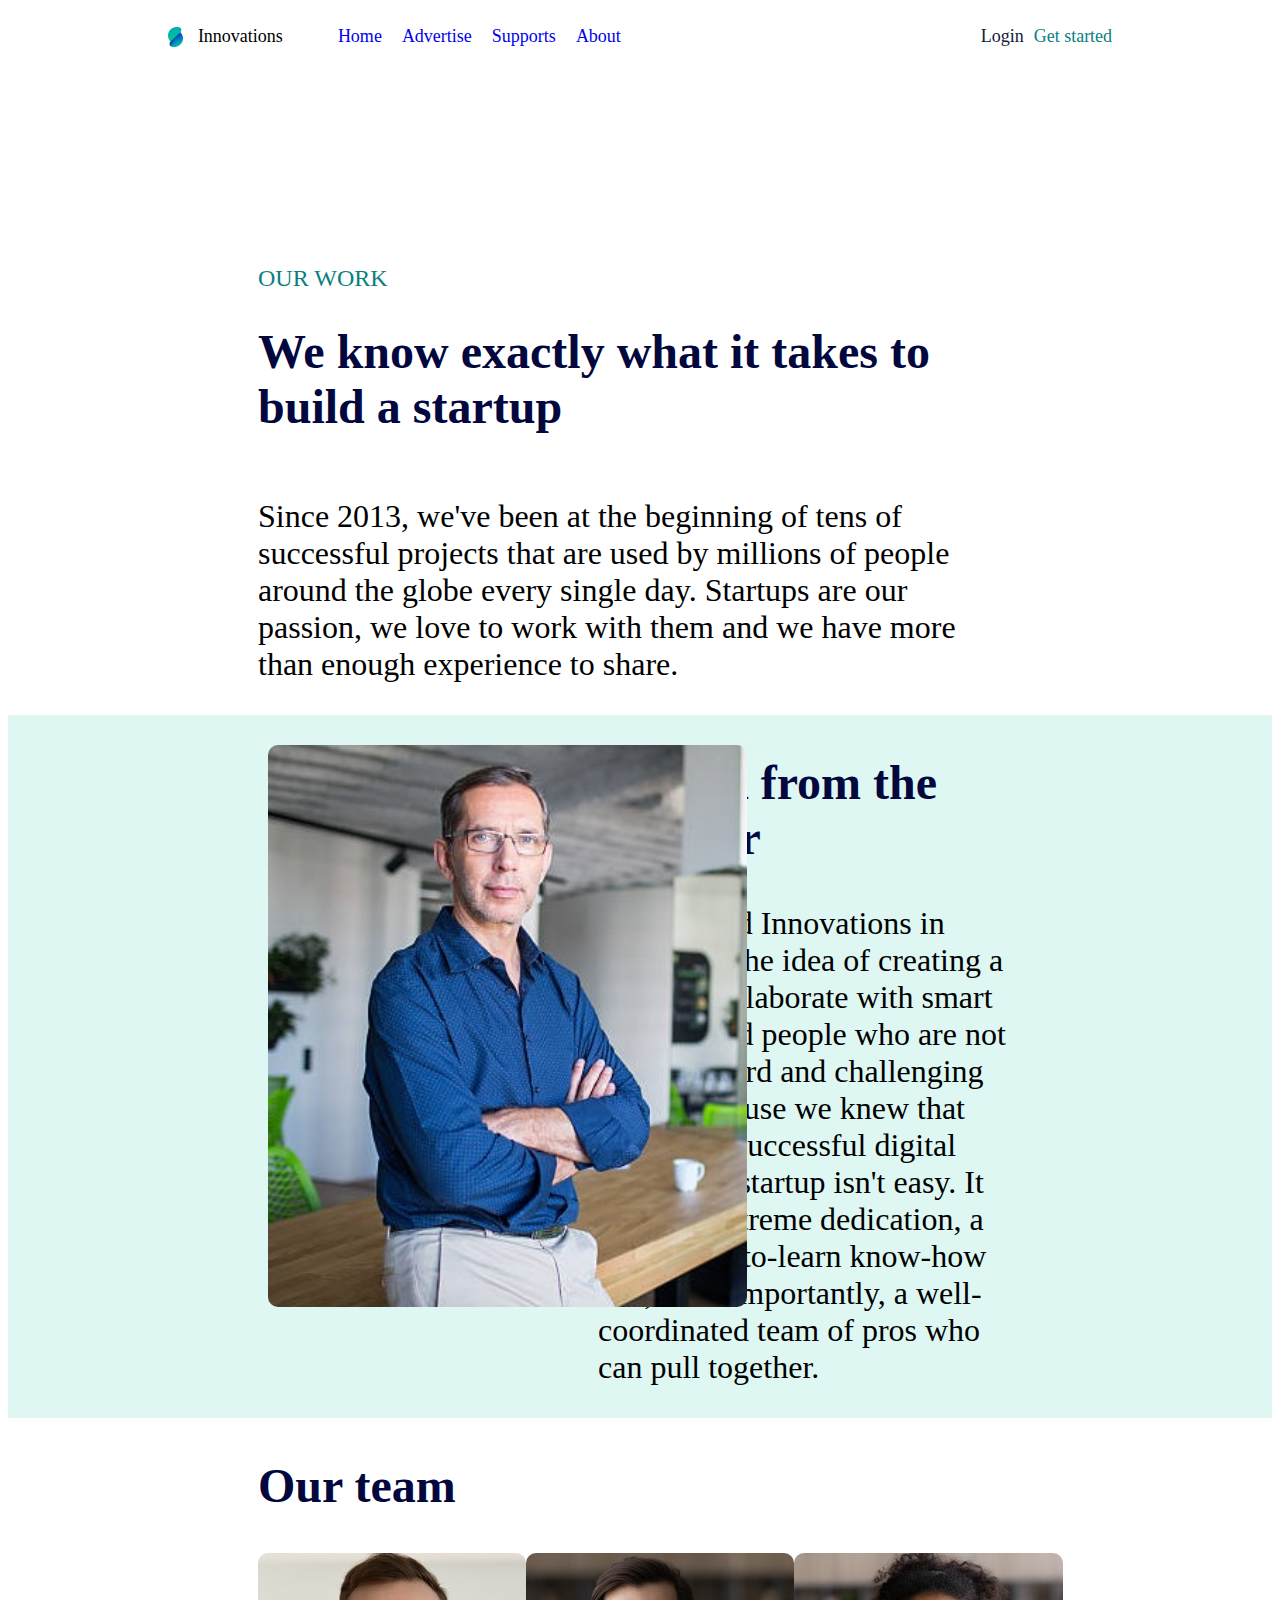
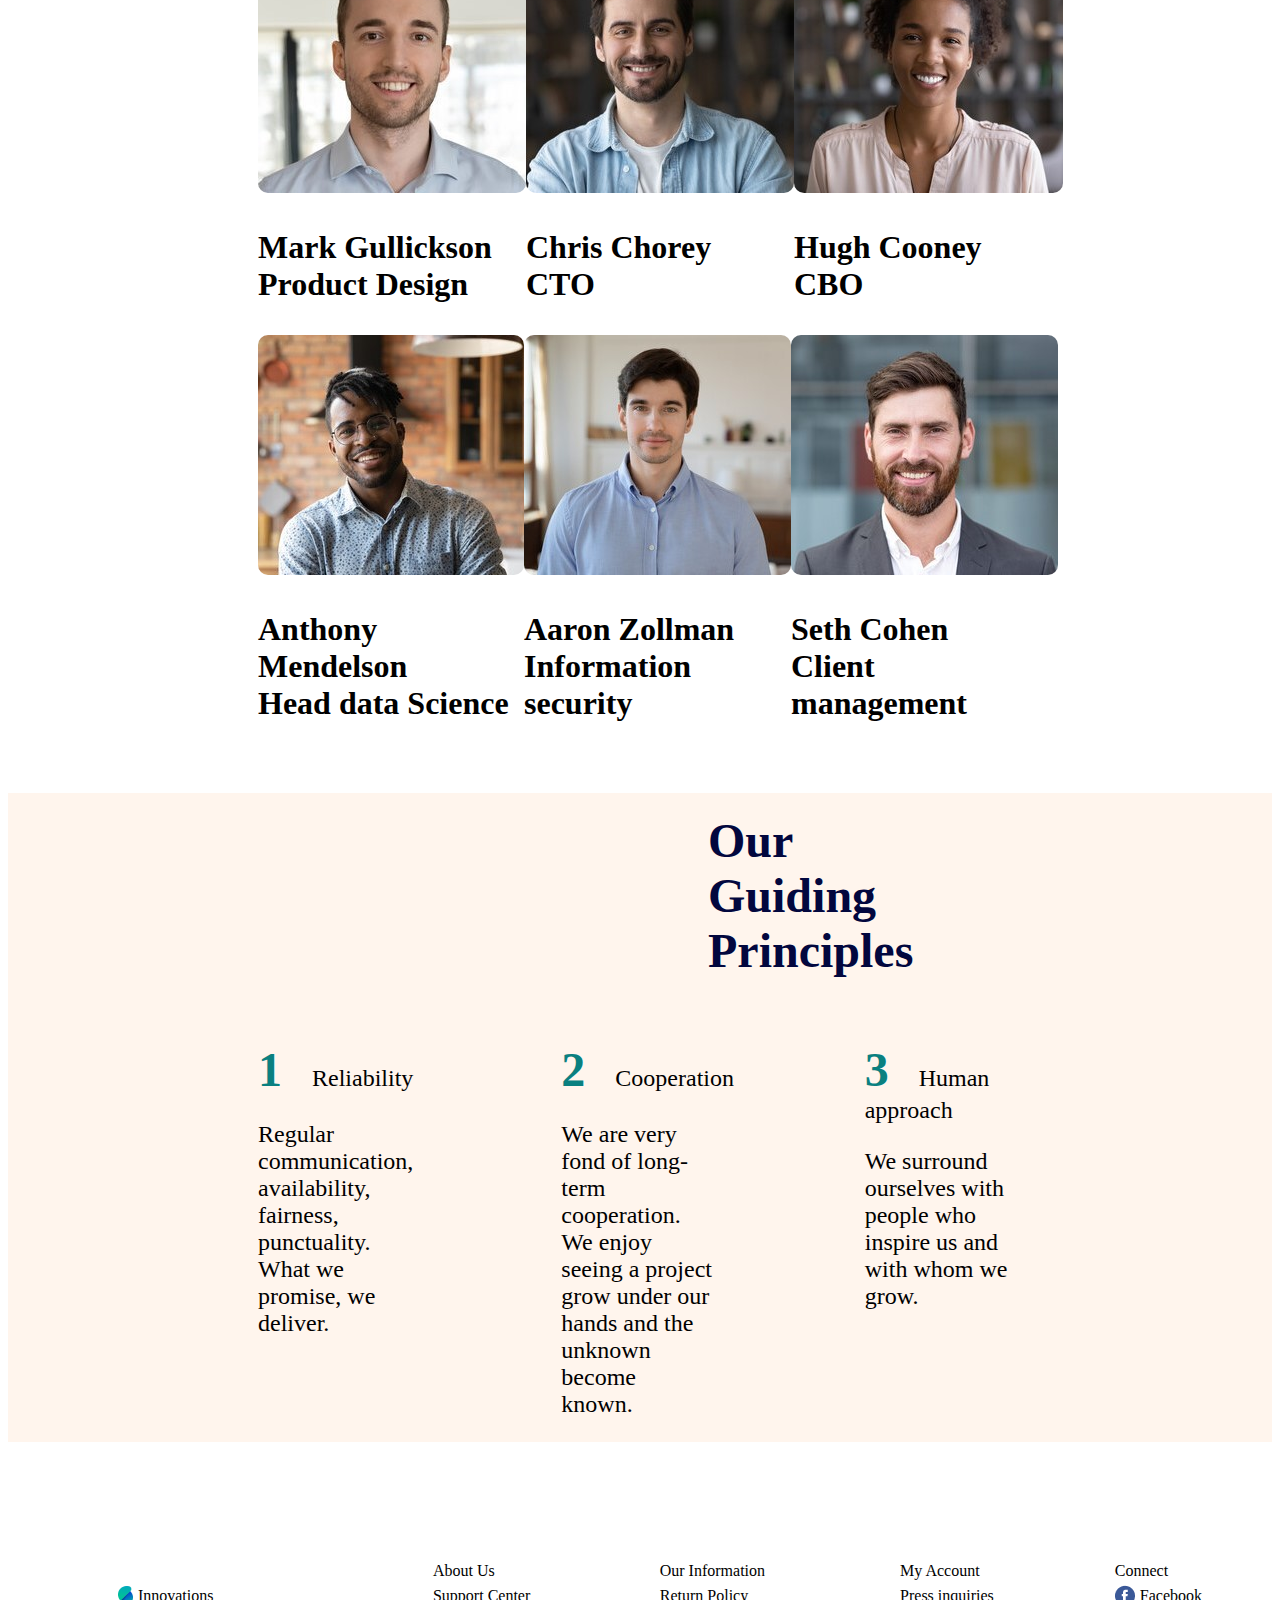
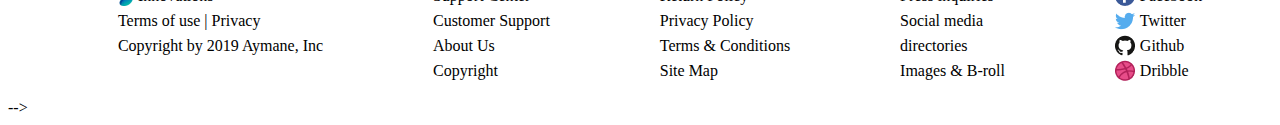
==== about.html @ 331ebeef "finished Advertise" ====
<!DOCTYPE html>
<html lang="en">
<head>
  <meta name="description" content="">  
  <meta charset="UTF-8">
    <meta name="viewport" content="width=device-width, initial-scale=1.0">
    <title>About us</title>
    <link rel="stylesheet" href="css/style.css">
</head>
<body>
  <header>
 
    <nav>
      <div class="logo"><img src="images/logo.png" alt="logo" class="logo">Innovations
        <ul class="nav-list">
          <li><a href="index.html">Home</a></li>
          <li><a href="advertise.html">Advertise</a></li>
          <li><a href="supports.html">Supports</a></li>
          <li><a href="about.html">About</a></li>
        </ul>
      </div> 
        <ul class="login">
          <li><a id="login" href="#">Login</a></li>
          <li><a id="getstarted" href="#">Get started</a></li>
        </ul>
    </nav>

  </header>
  <!--------------------------------------------------------------------------------------------------------------------------------------------------------------------->
  <main class="about">
    <div class="outer">
     <div class="firstblock">
      <span>OUR WORK</span>
      <h1 class="advertise-main-title">We know exactly what it takes to build a startup</h1>
      <p>Since 2013, we've been at the beginning of tens of successful projects that are used by millions of people around the globe every single day. Startups are our passion, we love to work with them and we have more than enough experience to share.</p>
     </div>
   </div>
 
     <div class="aqua-background">
      <div class="secondblock">
        <div class="imagebox">
          <img src="images/founder.jpg" alt="founder">
        </div>
        <div class="text-box">
          <h2>A word from the founder</h2>
          <p>We founded Innovations in 2013 with the idea of creating a place to collaborate with smart and talented people who are not afraid of hard and challenging work. Because we knew that building a successful digital product or startup isn't easy. It requires extreme dedication, a lot of hard-to-learn know-how and, most importantly, a well-coordinated team of pros who can pull together.</p>
        </div>
       </div>
     </div>
    
       
       <h2 id="ourteam">Our team</h2>
      <!-- <div class="fqs">  -->
     <div class="thirdblock">
       <div class="firstcard">
          <img src="images/team1.jpg" alt="team">
          <p>Mark Gullickson <br>Product Design</p>
          </div>
       <div class="secondcard">
        <img src="images/team2.jpg" alt="team">
        <p>Chris Chorey<br>CTO</p>
       </div>
       <div class="thirdcard">
         <img src="images/team3.jpg" alt="team">
         <p>Hugh Cooney<br>CBO</p>
         </div>
     </div>
     <div class="fourthblock">  
       <div class="fourth card">
       <img src="images/team4.jpg" alt="team">
       <p>Anthony Mendelson<br>Head data Science</p>
       </div>
       <div class="fifth card">
       <img src="images/team5.jpg" alt="team">
       <p>Aaron Zollman<br>Information security</p>
       </div>
       <div class="sixth card">
       <img src="images/team6.jpg" alt="team">
       <p>Seth Cohen<br>Client management</p>
       </div>
     
     </div>
   
     <div class="yellow-background">
      <h2 id="ourprinciples">Our Guiding Principles</h2>
      <div class="principles">
       <div class="first-principle">
        <p><span>1</span>Reliability</p>
        <p>Regular communication, availability, fairness, punctuality. What we promise, we deliver.</p>
       </div>
       <div class="second-principle">
        <p><span>2</span>Cooperation</p>
        <p>We are very fond of long-term cooperation. We enjoy seeing a project grow under our hands and the unknown become known.</p>
       </div> 
       <div class="third-principle">
        <p><span>3</span>Human approach</p>
        <p>We surround ourselves with people who inspire us and with whom we grow.</p>
       </div>
      </div>
     </div>
   </main>  
  
  
  <footer>
    <div class="nav-footer">
     <ul class="footer1">
       <li class="logo-text" class="list-margin"><img src="images/logo.png"  alt="logo">Innovations</li>
       <li>Terms of use | Privacy</li>
       <li>Copyright by 2019 Aymane, Inc</li>
     </ul>
     <ul class="footer2">
       <li>About Us</li>
       <li>Support Center</li>
       <li>Customer Support</li>
       <li>About Us</li>
       <li>Copyright</li>
     </ul>
     <ul class="footer3">
       <li>Our Information</li>
       <li>Return Policy</li>
       <li>Privacy Policy</li>
       <li>Terms & Conditions</li>
       <li>Site Map</li>
     </ul>
     <ul class="footer4">
       <li>My Account</li>
       <li>Press inquiries</li>
       <li>Social media</li>
       <li>directories</li>
       <li>Images & B-roll</li>
     </ul>
     <ul class="footer5">
       <li>Connect</li>
       <li class="logo-text"><img src="images/logo-facebook.png"  alt="logo">Facebook</li>
       <li class="logo-text"><img src="images/logo-twitter.png"  alt="logo">Twitter</li>
       <li class="logo-text"><img src="images/logo-github.png"  alt="logo">Github</li>
       <li class="logo-text"><img src="images/logo-dribble.png"  alt="logo">Dribble</li>
     </ul>
    </div> 
   </footer>
  -->
</body>
</html>
---- css/style.css ----
/* font-family: 'Outfit', sans-serif; */
/*width:80% ??*/



.main-title{
    color: #02073E;
    text-align: center;
    font-family: Outfit;
    font-size: 40px;
    font-style: normal;
    font-weight: 700;
    line-height: normal;
    margin:90px 360px 60px 360px;
    
}


.advertise-main-title,
.secondblock h2,
#ourteam,
#ourprinciples{
    color: #02073E;
    font-family: Outfit;
    font-size: 48px;
    font-style: normal;
    font-weight: 700;
    line-height: normal;
}
.firstblock span{
    color:#0A8080;
    font-family: Outfit;
    font-size: 24px;
    font-style: normal;
    font-weight: 500;
    line-height: normal;
}
.firstblock p,
.secondblock p{
    color: #000;
    font-family: Outfit;
    font-size: 32px;
    font-style: normal;
    font-weight: 400;
    line-height: normal;
   
    
}
.firstblock{
    display: flex; 
    justify-content: center;
    flex-direction: column;
    margin-top: 200px;
    width:60%;
    
}
.firstblock,
.secondblock,
.thirdblock,
.fourthblock,
#ourteam,
.principles
{
    margin-right: 250px;
    margin-left: 250px; 
} 




.firstblock span,
.firstblock h1,
.firstblock p
{
    display: flex;
    justify-content: center;
    flex-direction: column;   
}
.aqua-background{
    background-color:rgba(89, 215, 188, 0.20);
}
.yellow-background{
    background-color: #FFF5ED;
}
.secondblock{
    display: flex;
    width:60%;
       
    
}

.secondblock img{
    height:80%;
    position: relative;
    left: 10px;
    top: 30px;
    
}
.secondblock img,
.thirdblock img,
.fourthblock img{
    border-radius: 10px;
}
.thirdblock{
    display:flex;
    justify-content: space-between;
    width:60%;
   
}
.fourthblock{
    display: flex;
    justify-content: space-between;
    width: 60%;
    
}

.thirdblock p,
.fourthblock p{
    color: #000;
    font-family: Outfit;
    font-size: 32px;
    font-style: normal;
    font-weight: 700;
    line-height: normal;
}
.principles{
    display: flex;
    justify-content: space-between;
    width:60%;
}
.first-principle{
   
    width:20%;
}
.second-principle{
   
    width:20%;
}
.third-principle{
    
    width:20%;
}
.first-principle p,
.second-principle p,
.third-principle p{
    color: #000;
    font-family: Outfit;
    font-size: 24px;
    font-style: normal;
    font-weight: 500;
    line-height: normal;
    
}
.principles span{
    color: #0A8080;
    font-family: Outfit;
    font-size: 48px;
    font-style: normal;
    font-weight: 700;
    line-height: normal;
    margin-right: 30px;
}
#ourprinciples{
    margin-right: 700px;
    margin-left: 700px;
    padding-top: 20px;
}

/*-------form----------------------------------------------------------------------------------------------------------------------------*/
.form-input{
    width: 500px;
    height: 60px;
    border-width: 1px;
    border-radius: 10px;
    background: #D9D9D9;
    display: block;
    margin:auto;
    outline: none;
    padding-left:15px;
    
}
.form-input.textarea{
    height:225px;
    resize: none;
    padding-left:15px;
}
.submit-button{
    width: 165px;
    height: 58px;
    display:block;
    margin:auto;
    border-radius: 10px;
    background: #0A8080;
    border-width: 1px;
    color: #FFF;
    text-align: center;
    font-family: Outfit;
    font-size: 20px;
    font-style: normal;
    font-weight: 500;
    line-height: normal;
    margin-top: 46px;

}

/* navigation bar -------------------------------------------------------------------- */
nav{
    display:flex;
    justify-content: space-around;
    align-items: center;
}
li{
    list-style: none;
}
.logo,
.nav-list,
#login,
#getstarted{
    font-family: Outfit;
    font-size: 18px;
    font-style:normal;
    line-height: normal;
}
.logo{
    display:flex;
    align-items: center; 
    gap:15px;
    color: black;
    font-weight: 300;

}
.nav-list{
    display:flex;
    list-style: none;
    gap:20px;
    color: #0F2137;
    font-weight: 300;
    
    
}

.login{
    display:flex;
   
    gap:10px;
}
a{
    text-decoration: none;
}
#login{
    color:#0F2137;
    font-weight:500;
}
#getstarted{
    color:#0A8080;
    font-weight:500;
}
/*-----------------------------------------------------------------------------------------------*/



.nav-footer{
    display: flex;
    justify-content: space-evenly;
    align-items: center;
    margin-top: 100px;
}

.footer1,
.footer2,
.footer3,
.footer4,
.footer5{
    line-height: 25px;
    align-items: center;
}
.logo-text{
    display: flex;
    align-items: center;
    gap:5px; 
   
}
.list-margin{
    margin-bottom: 15px;
}
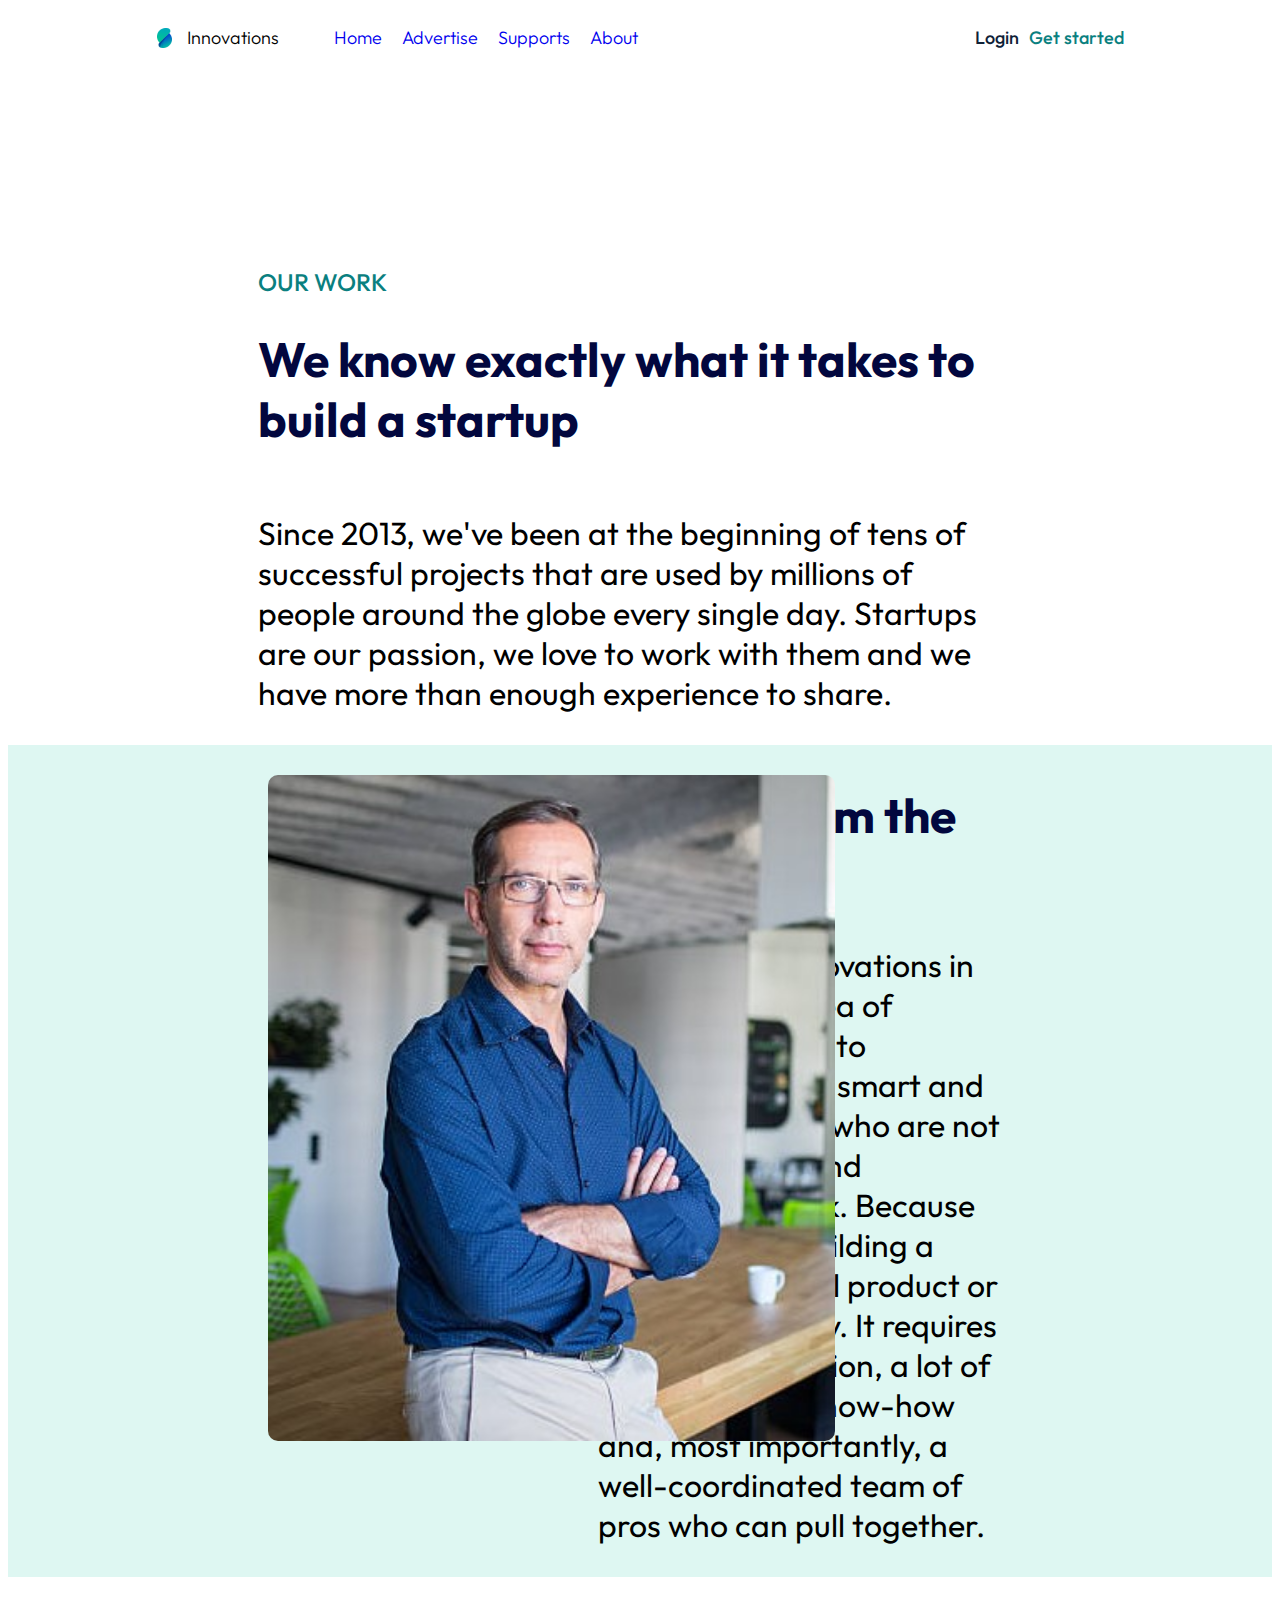
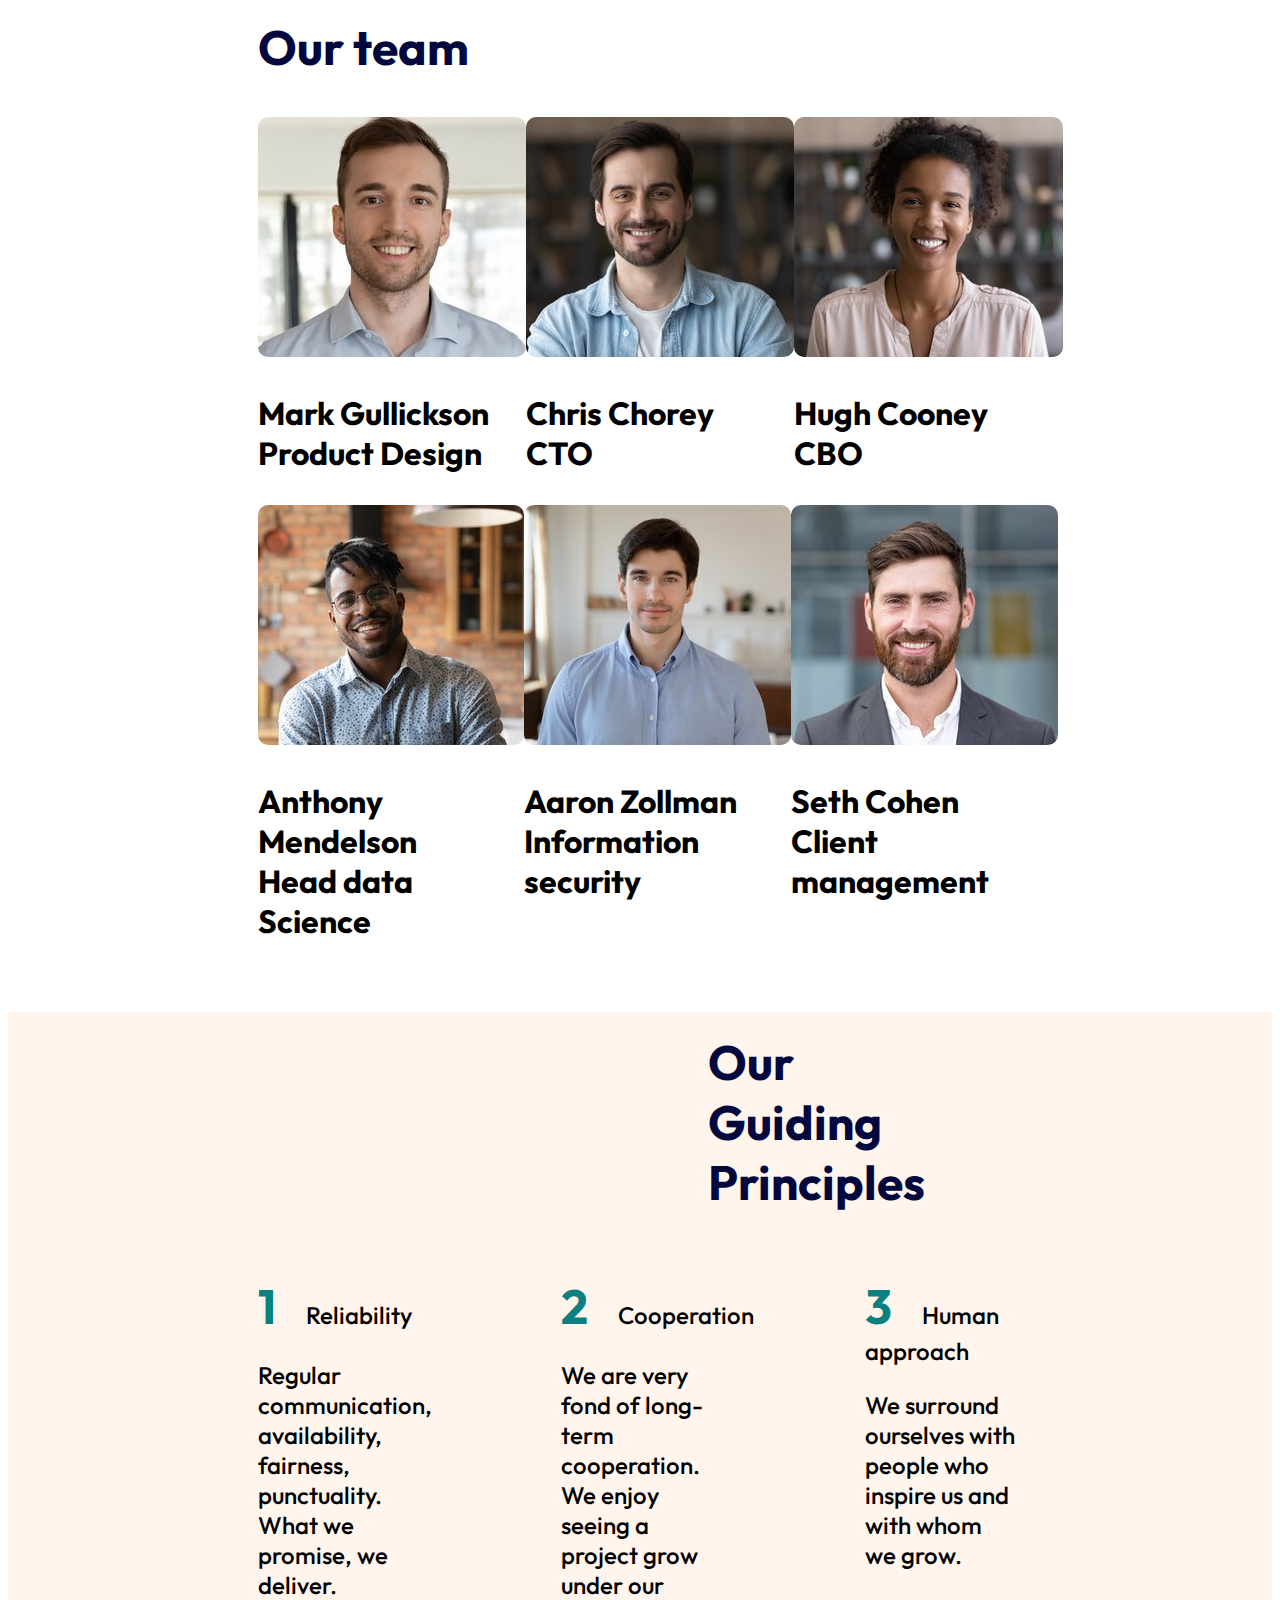
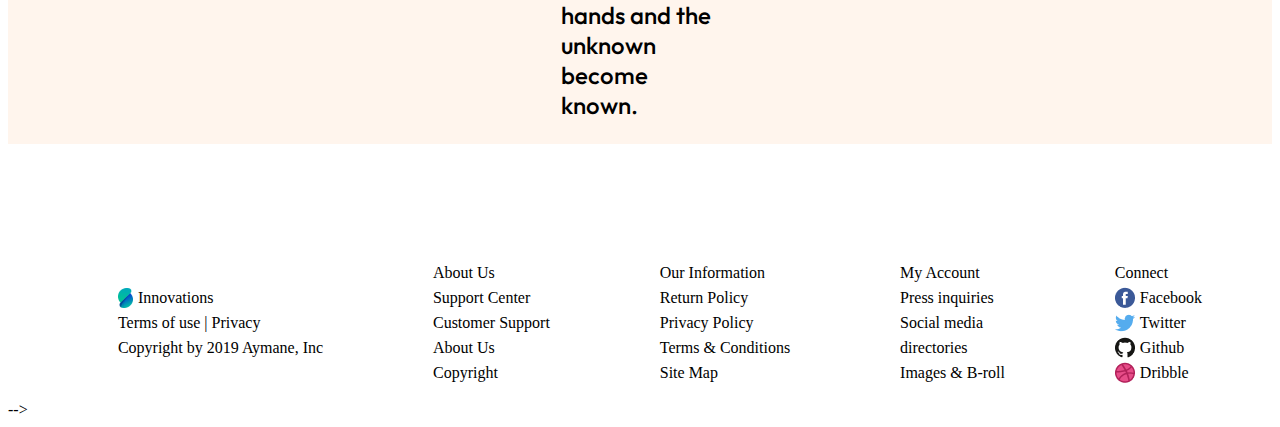
==== commit 074673ae: "homepage" ====
--- a/about.html
+++ b/about.html
@@ -6,6 +6,10 @@
     <meta name="viewport" content="width=device-width, initial-scale=1.0">
     <title>About us</title>
     <link rel="stylesheet" href="css/style.css">
+    <!-- Google Fonts -->
+    <link rel="preconnect" href="https://fonts.googleapis.com">
+    <link rel="preconnect" href="https://fonts.gstatic.com" crossorigin>
+    <link href="https://fonts.googleapis.com/css2?family=Outfit:wght@200;300;500;700&display=swap" rel="stylesheet">
 </head>
 <body>
   <header>
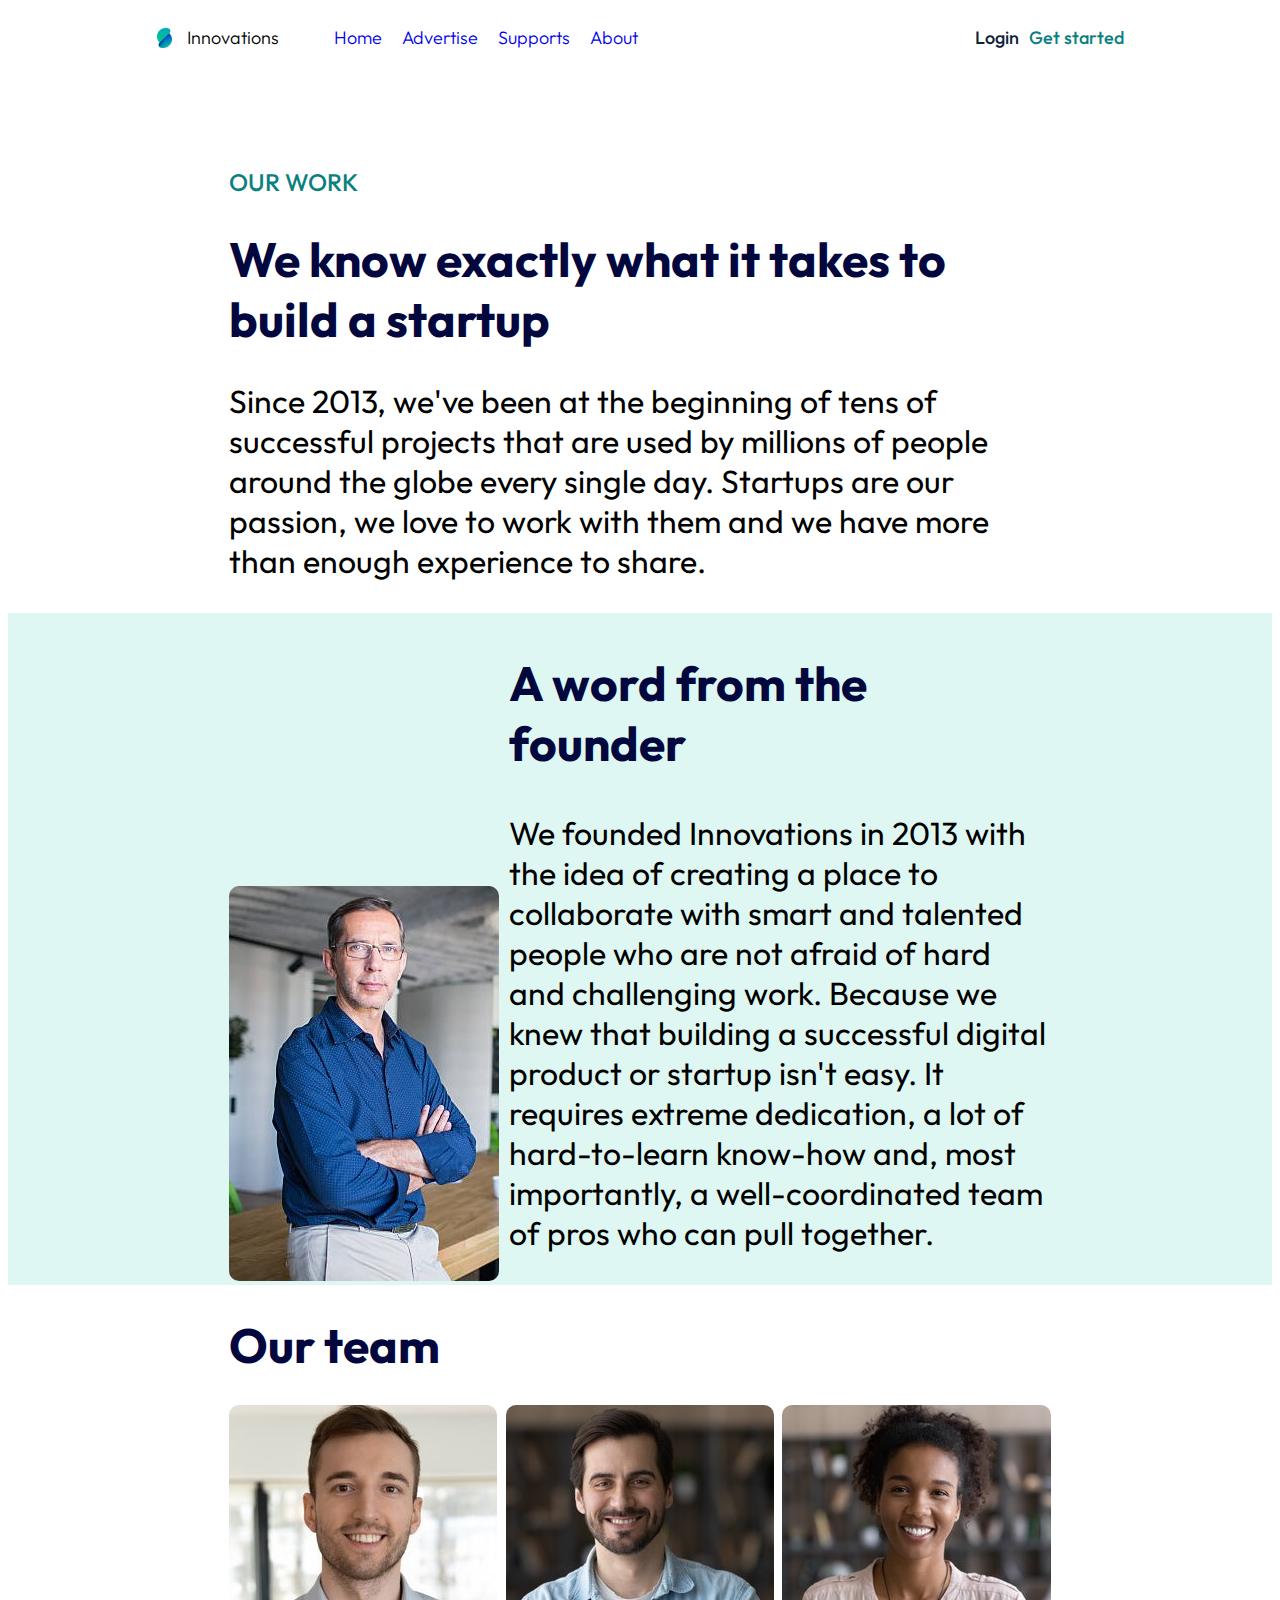
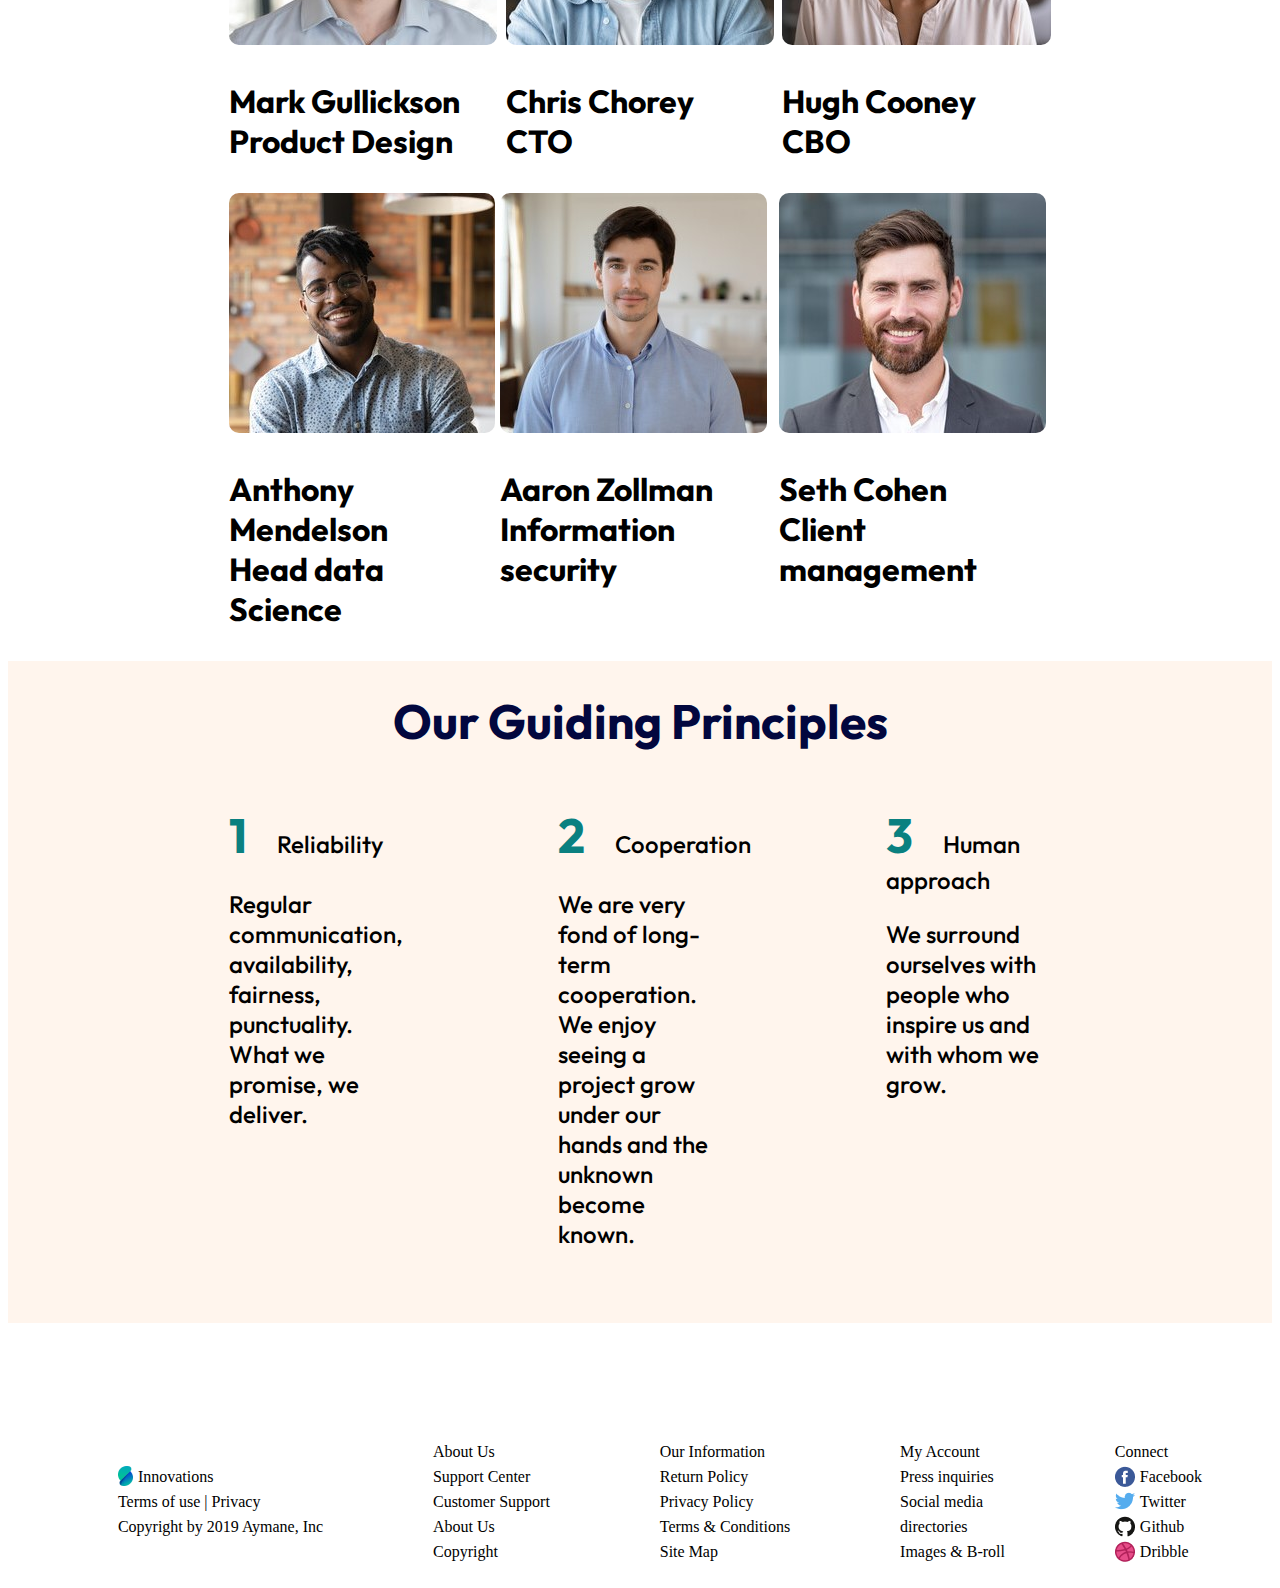
==== commit 03cc8b22: "finished home" ====
--- a/about.html
+++ b/about.html
@@ -5,7 +5,7 @@
   <meta charset="UTF-8">
     <meta name="viewport" content="width=device-width, initial-scale=1.0">
     <title>About us</title>
-    <link rel="stylesheet" href="css/style.css">
+    <link rel="stylesheet" href="css/about-style.css">
     <!-- Google Fonts -->
     <link rel="preconnect" href="https://fonts.googleapis.com">
     <link rel="preconnect" href="https://fonts.gstatic.com" crossorigin>
@@ -13,7 +13,6 @@
 </head>
 <body>
   <header>
- 
     <nav>
       <div class="logo"><img src="images/logo.png" alt="logo" class="logo">Innovations
         <ul class="nav-list">
@@ -28,22 +27,22 @@
           <li><a id="getstarted" href="#">Get started</a></li>
         </ul>
     </nav>
-
   </header>
   <!--------------------------------------------------------------------------------------------------------------------------------------------------------------------->
-  <main class="about">
-    <div class="outer">
+  
+  <main>
+    
      <div class="firstblock">
       <span>OUR WORK</span>
       <h1 class="advertise-main-title">We know exactly what it takes to build a startup</h1>
       <p>Since 2013, we've been at the beginning of tens of successful projects that are used by millions of people around the globe every single day. Startups are our passion, we love to work with them and we have more than enough experience to share.</p>
      </div>
-   </div>
+   
  
      <div class="aqua-background">
       <div class="secondblock">
         <div class="imagebox">
-          <img src="images/founder.jpg" alt="founder">
+          <img src="images/founder2.jpg" alt="founder">
         </div>
         <div class="text-box">
           <h2>A word from the founder</h2>
@@ -54,12 +53,12 @@
     
        
        <h2 id="ourteam">Our team</h2>
-      <!-- <div class="fqs">  -->
+      
      <div class="thirdblock">
        <div class="firstcard">
           <img src="images/team1.jpg" alt="team">
           <p>Mark Gullickson <br>Product Design</p>
-          </div>
+       </div>
        <div class="secondcard">
         <img src="images/team2.jpg" alt="team">
         <p>Chris Chorey<br>CTO</p>
@@ -69,6 +68,7 @@
          <p>Hugh Cooney<br>CBO</p>
          </div>
      </div>
+     
      <div class="fourthblock">  
        <div class="fourth card">
        <img src="images/team4.jpg" alt="team">
@@ -82,7 +82,6 @@
        <img src="images/team6.jpg" alt="team">
        <p>Seth Cohen<br>Client management</p>
        </div>
-     
      </div>
    
      <div class="yellow-background">
@@ -142,6 +141,6 @@
      </ul>
     </div> 
    </footer>
-  -->
+  
 </body>
 </html>--- a/css/about-style.css
+++ b/css/about-style.css
@@ -0,0 +1,241 @@
+
+.advertise-main-title,
+.secondblock h2,
+#ourteam,
+#ourprinciples{
+    color: #02073E;
+    font-family: Outfit;
+    font-size: 48px;
+    font-style: normal;
+    font-weight: 700;
+    line-height: normal;
+}
+.firstblock span{
+    color:#0A8080;
+    font-family: Outfit;
+    font-size: 24px;
+    font-style: normal;
+    font-weight: 500;
+    line-height: normal;
+}
+.firstblock p,
+.secondblock p{
+    color: #000;
+    font-family: Outfit;
+    font-size: 32px;
+    font-style: normal;
+    font-weight: 400;
+    line-height: normal;
+   
+    
+}
+.firstblock{
+
+    padding-top: 100px; 
+}
+.firstblock,
+.secondblock,
+.thirdblock,
+.fourthblock,
+#ourteam,
+.principles,
+#ourprinciples
+{
+   
+    width: 65%;
+    margin:auto;
+    /* margin-right: 250px;
+    margin-left: 250px; */
+} 
+
+
+
+
+.firstblock span,
+.firstblock h1,
+.firstblock p
+{
+    display: flex;
+    justify-content: center;
+    flex-direction: column;   
+}
+.aqua-background{
+    background-color:rgba(89, 215, 188, 0.20);
+}
+.yellow-background{
+    background-color: #FFF5ED;
+}
+.secondblock{
+    display: flex;
+    
+    align-items: flex-end;
+    gap:10px;   
+}
+
+/*.secondblock img{
+    height:80%;
+    position: relative;
+    left: 10px;
+    top: 30px;
+    
+}*/
+.secondblock img,
+.thirdblock img,
+.fourthblock img{
+    border-radius: 10px;
+}
+#ourteam{
+    padding-top: 30px;
+    padding-bottom: 30px;
+}
+.thirdblock{
+    display:flex;
+    justify-content: space-between;
+  
+}
+.fourthblock{
+    display: flex;
+    justify-content: space-between;
+    
+}
+
+.thirdblock p,
+.fourthblock p{
+    color: #000;
+    font-family: Outfit;
+    font-size: 32px;
+    font-style: normal;
+    font-weight: 700;
+    line-height: normal;
+}
+.principles{
+    display: flex;
+    justify-content: space-between;
+    padding-bottom: 50px;
+    
+}
+.first-principle{
+   
+    width:20%;
+}
+.second-principle{
+   
+    width:20%;
+}
+.third-principle{
+    
+    width:20%;
+}
+.first-principle p,
+.second-principle p,
+.third-principle p{
+    color: #000;
+    font-family: Outfit;
+    font-size: 24px;
+    font-style: normal;
+    font-weight: 500;
+    line-height: normal;
+    
+}
+.principles span{
+    color: #0A8080;
+    font-family: Outfit;
+    font-size: 48px;
+    font-style: normal;
+    font-weight: 700;
+    line-height: normal;
+    margin-right: 30px;
+}
+#ourprinciples{
+   /* margin-right: 700px;
+    margin-left: 700px; */
+    padding-top: 30px;
+    padding-bottom:30px;
+    text-align: center;
+}
+
+
+
+
+/* navigation bar -------------------------------------------------------------------- */
+nav{
+    display:flex;
+    justify-content: space-around;
+    align-items: center;
+}
+li{
+    list-style: none;
+}
+.logo,
+.nav-list,
+#login,
+#getstarted{
+    font-family: Outfit;
+    font-size: 18px;
+    font-style:normal;
+    line-height: normal;
+}
+.logo{
+    display:flex;
+    align-items: center; 
+    gap:15px;
+    color: black;
+    font-weight: 300;
+
+}
+.nav-list{
+    display:flex;
+    list-style: none;
+    gap:20px;
+    color: #0F2137;
+    font-weight: 300;
+    
+    
+}
+
+.login{
+    display:flex;
+   
+    gap:10px;
+}
+a{
+    text-decoration: none;
+}
+#login{
+    color:#0F2137;
+    font-weight:500;
+}
+#getstarted{
+    color:#0A8080;
+    font-weight:500;
+}
+/*footer-----------------------------------------------------------------------------------------------*/
+.nav-footer{
+    display: flex;
+    justify-content: space-evenly;
+    align-items: center;
+    margin-top: 100px;
+}
+
+.footer1,
+.footer2,
+.footer3,
+.footer4,
+.footer5{
+    line-height: 25px;
+    align-items: center;
+}
+.logo-text{
+    display: flex;
+    align-items: center;
+    gap:5px; 
+   
+}
+.list-margin{
+    margin-bottom: 15px;
+}
+
+
+
+
+
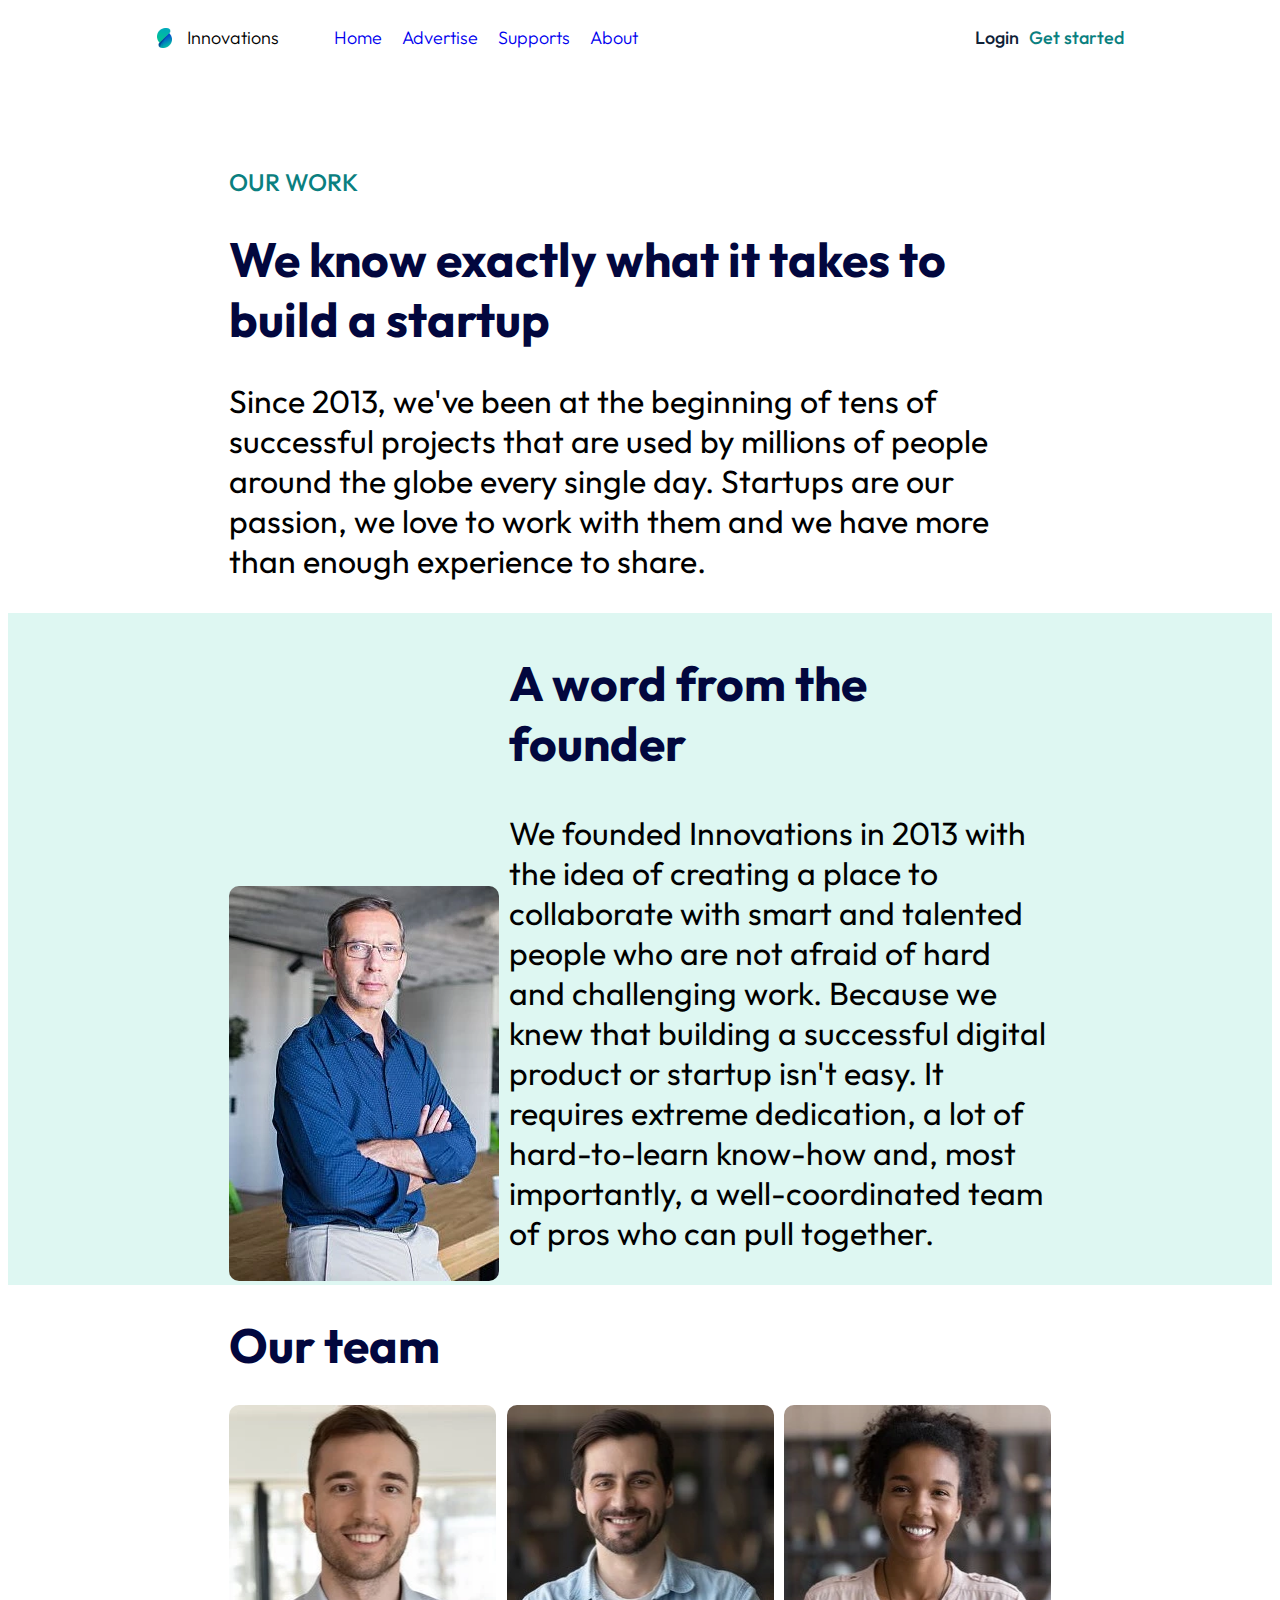
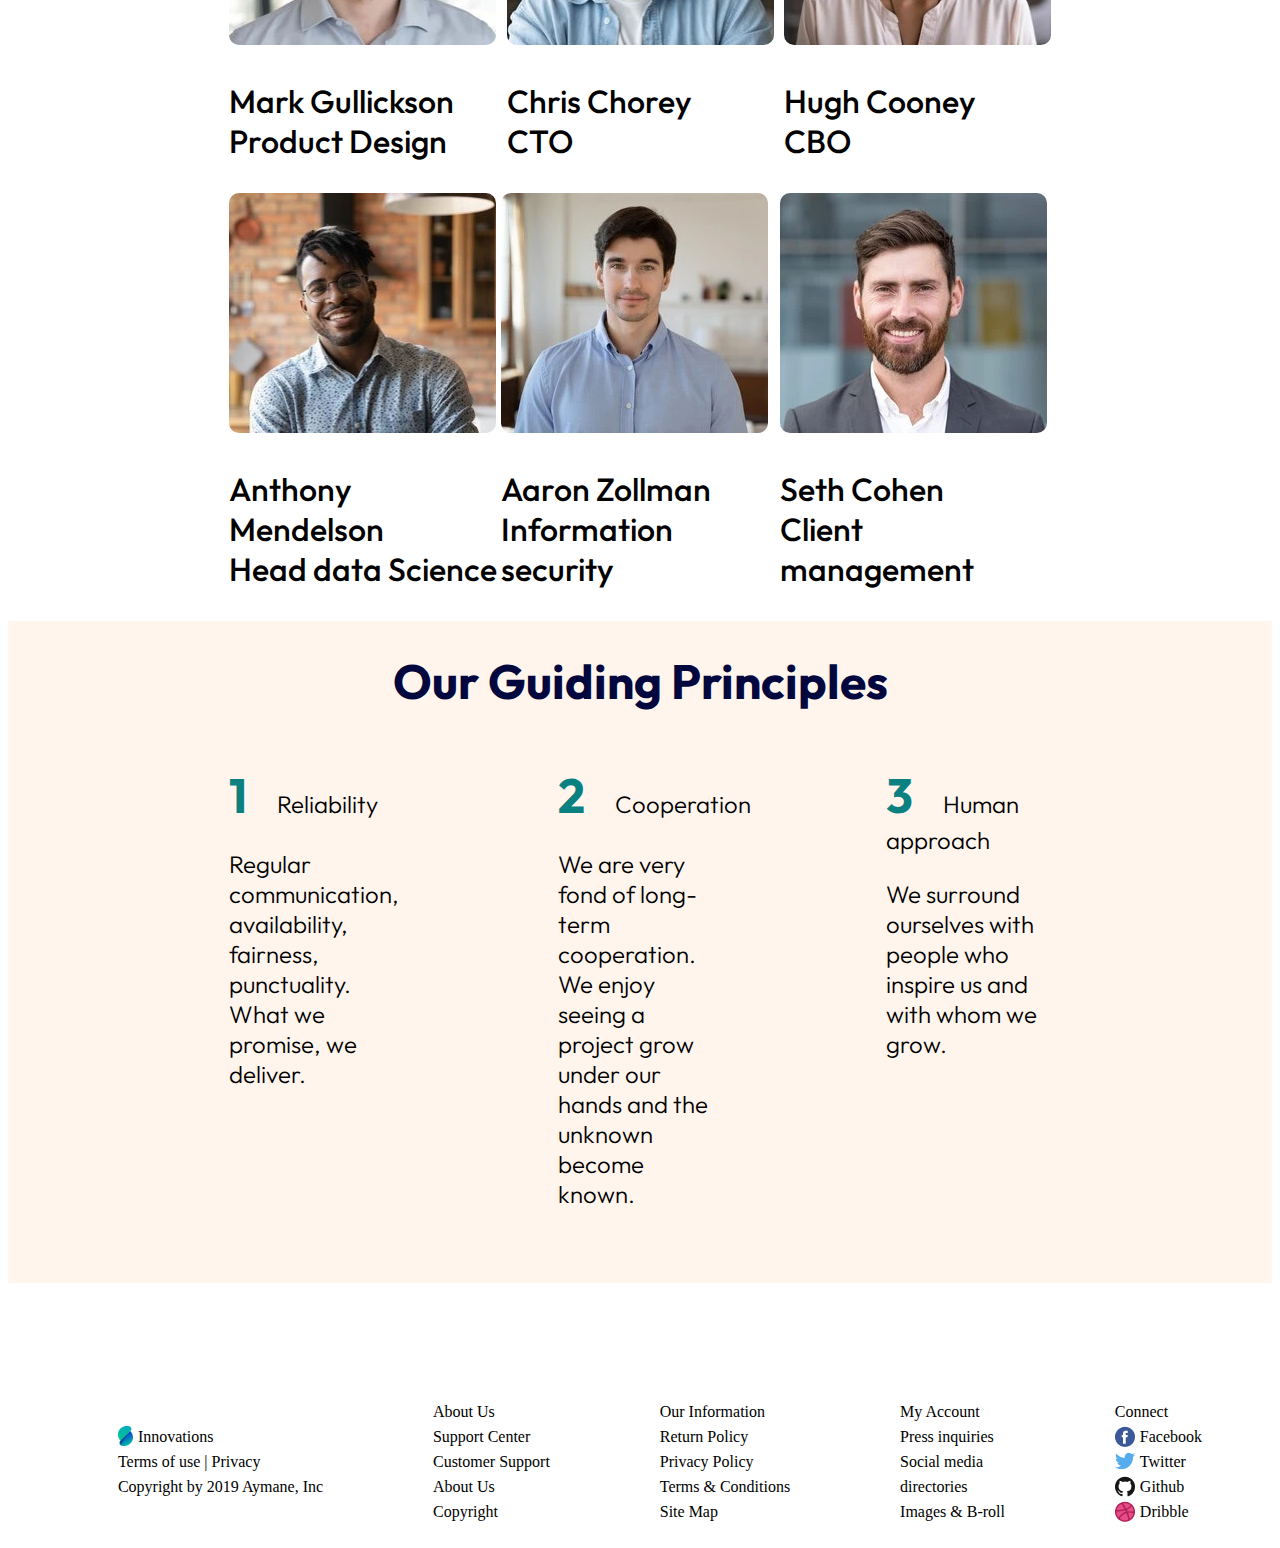
==== commit f63c4765: "normes w3c" ====
--- a/about.html
+++ b/about.html
@@ -1,7 +1,7 @@
 <!DOCTYPE html>
 <html lang="en">
 <head>
-  <meta name="description" content="">  
+  <meta name="description" content="We know exactly">  
   <meta charset="UTF-8">
     <meta name="viewport" content="width=device-width, initial-scale=1.0">
     <title>About us</title>
@@ -14,7 +14,7 @@
 <body>
   <header>
     <nav>
-      <div class="logo"><img src="images/logo.png" alt="logo" class="logo">Innovations
+      <div class="logo"><img src="images/logo.png" alt="logo" class="logo"style="width:15px;height:20px;">Innovations
         <ul class="nav-list">
           <li><a href="index.html">Home</a></li>
           <li><a href="advertise.html">Advertise</a></li>
@@ -42,7 +42,7 @@
      <div class="aqua-background">
       <div class="secondblock">
         <div class="imagebox">
-          <img src="images/founder2.jpg" alt="founder">
+          <img src="images/founder.webp" alt="founder"style="width:270px;height:395px;">
         </div>
         <div class="text-box">
           <h2>A word from the founder</h2>
@@ -56,30 +56,30 @@
       
      <div class="thirdblock">
        <div class="firstcard">
-          <img src="images/team1.jpg" alt="team">
+          <img src="images/team1.webp" alt="team"style="width:267px;height:240px;">
           <p>Mark Gullickson <br>Product Design</p>
        </div>
        <div class="secondcard">
-        <img src="images/team2.jpg" alt="team">
+        <img src="images/team2.webp" alt="team"alt="team"style="width:267px;height:240px;">
         <p>Chris Chorey<br>CTO</p>
        </div>
        <div class="thirdcard">
-         <img src="images/team3.jpg" alt="team">
+         <img src="images/team3.webp" alt="team"alt="team"style="width:267px;height:240px;">
          <p>Hugh Cooney<br>CBO</p>
          </div>
      </div>
      
      <div class="fourthblock">  
        <div class="fourth card">
-       <img src="images/team4.jpg" alt="team">
+       <img src="images/team4.webp" alt="team"alt="team"style="width:267px;height:240px;">
        <p>Anthony Mendelson<br>Head data Science</p>
        </div>
        <div class="fifth card">
-       <img src="images/team5.jpg" alt="team">
+       <img src="images/team5.webp" alt="team"alt="team"style="width:267px;height:240px;">
        <p>Aaron Zollman<br>Information security</p>
        </div>
        <div class="sixth card">
-       <img src="images/team6.jpg" alt="team">
+       <img src="images/team6.webp" alt="team"alt="team"style="width:267px;height:240px;">
        <p>Seth Cohen<br>Client management</p>
        </div>
      </div>
@@ -134,10 +134,10 @@
      </ul>
      <ul class="footer5">
        <li>Connect</li>
-       <li class="logo-text"><img src="images/logo-facebook.png"  alt="logo">Facebook</li>
-       <li class="logo-text"><img src="images/logo-twitter.png"  alt="logo">Twitter</li>
-       <li class="logo-text"><img src="images/logo-github.png"  alt="logo">Github</li>
-       <li class="logo-text"><img src="images/logo-dribble.png"  alt="logo">Dribble</li>
+       <li class="logo-text"><img src="images/logo-facebook.png"  alt="logo"style="width:20px;height:21px;">Facebook</li>
+       <li class="logo-text"><img src="images/logo-twitter.png"  alt="logo"style="width:20px;height:18px;">Twitter</li>
+       <li class="logo-text"><img src="images/logo-github.png"  alt="logo"style="width:20px;height:21px;">Github</li>
+       <li class="logo-text"><img src="images/logo-dribble.png"  alt="logo"style="width:20px;height:21px;">Dribble</li>
      </ul>
     </div> 
    </footer>
--- a/css/about-style.css
+++ b/css/about-style.css
@@ -105,7 +105,7 @@
     font-family: Outfit;
     font-size: 32px;
     font-style: normal;
-    font-weight: 700;
+    font-weight: 500;
     line-height: normal;
 }
 .principles{
@@ -133,7 +133,7 @@
     font-family: Outfit;
     font-size: 24px;
     font-style: normal;
-    font-weight: 500;
+    font-weight: 300;
     line-height: normal;
     
 }
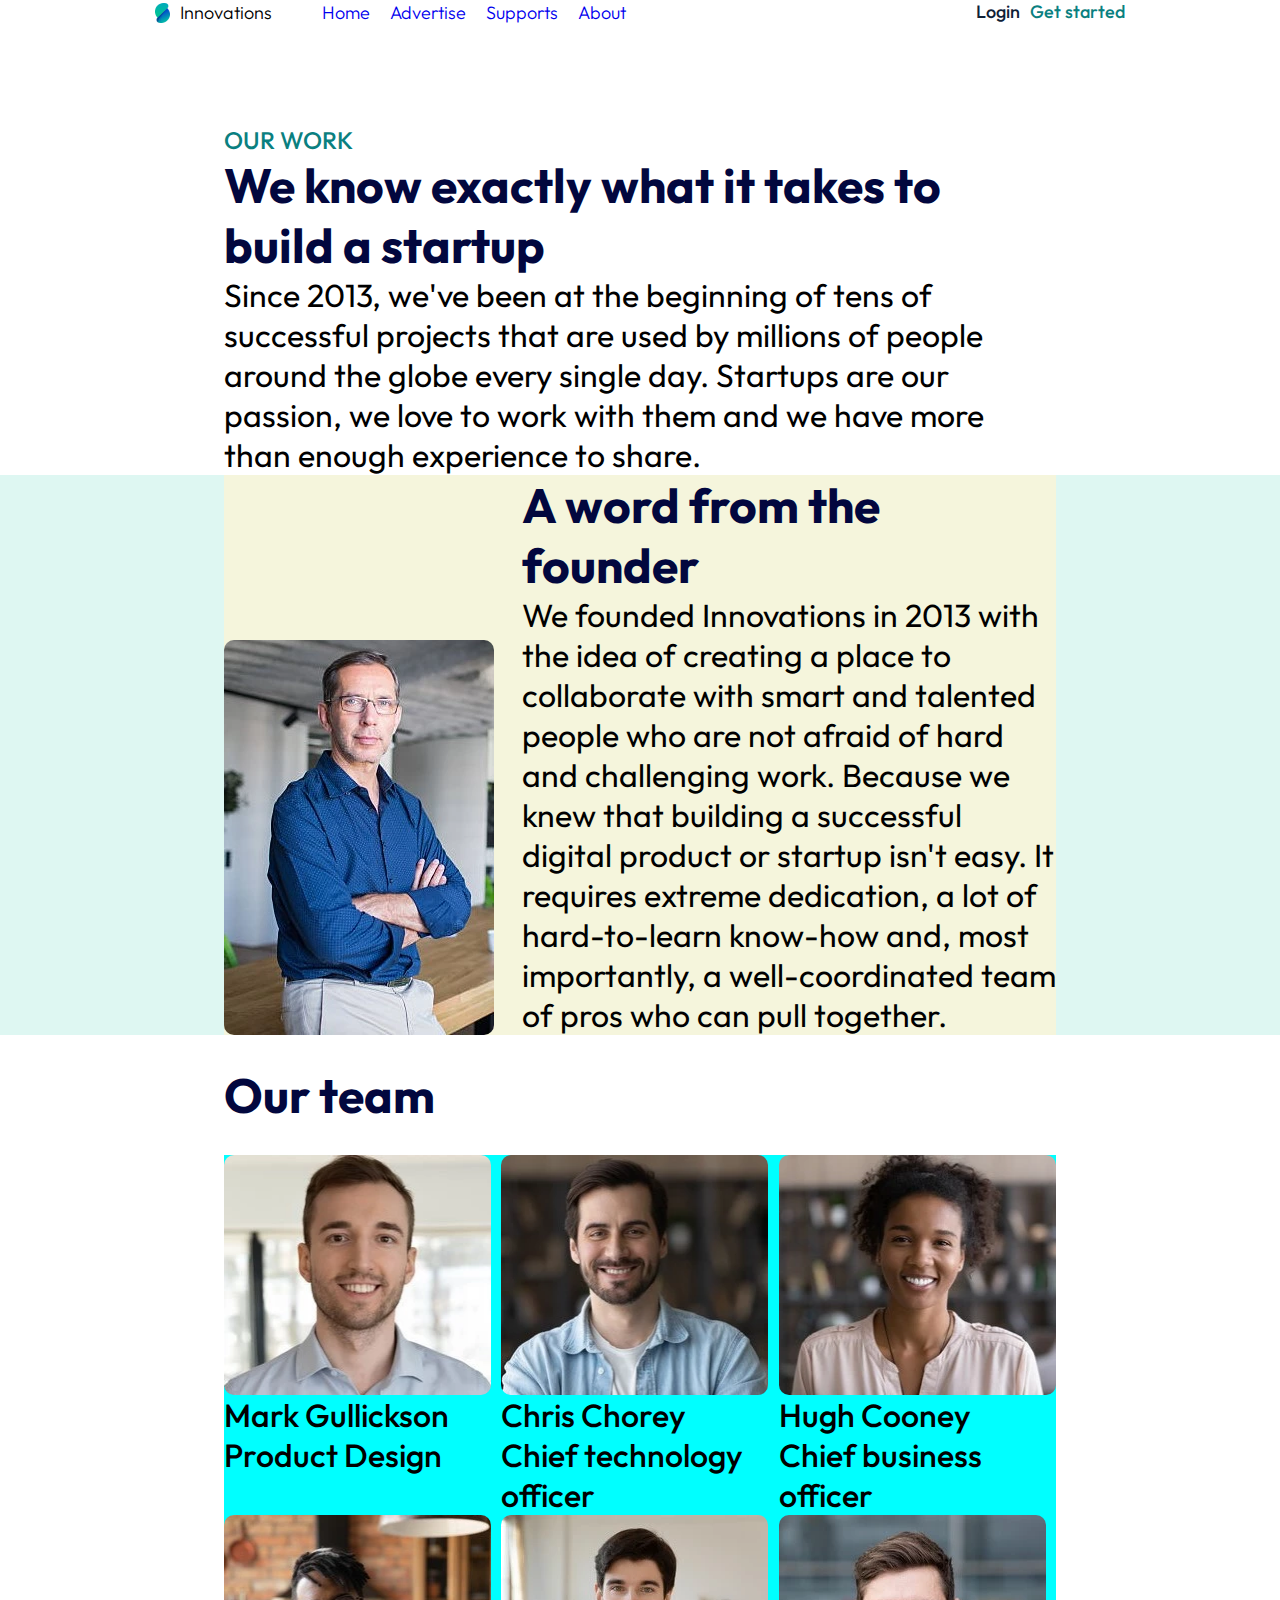
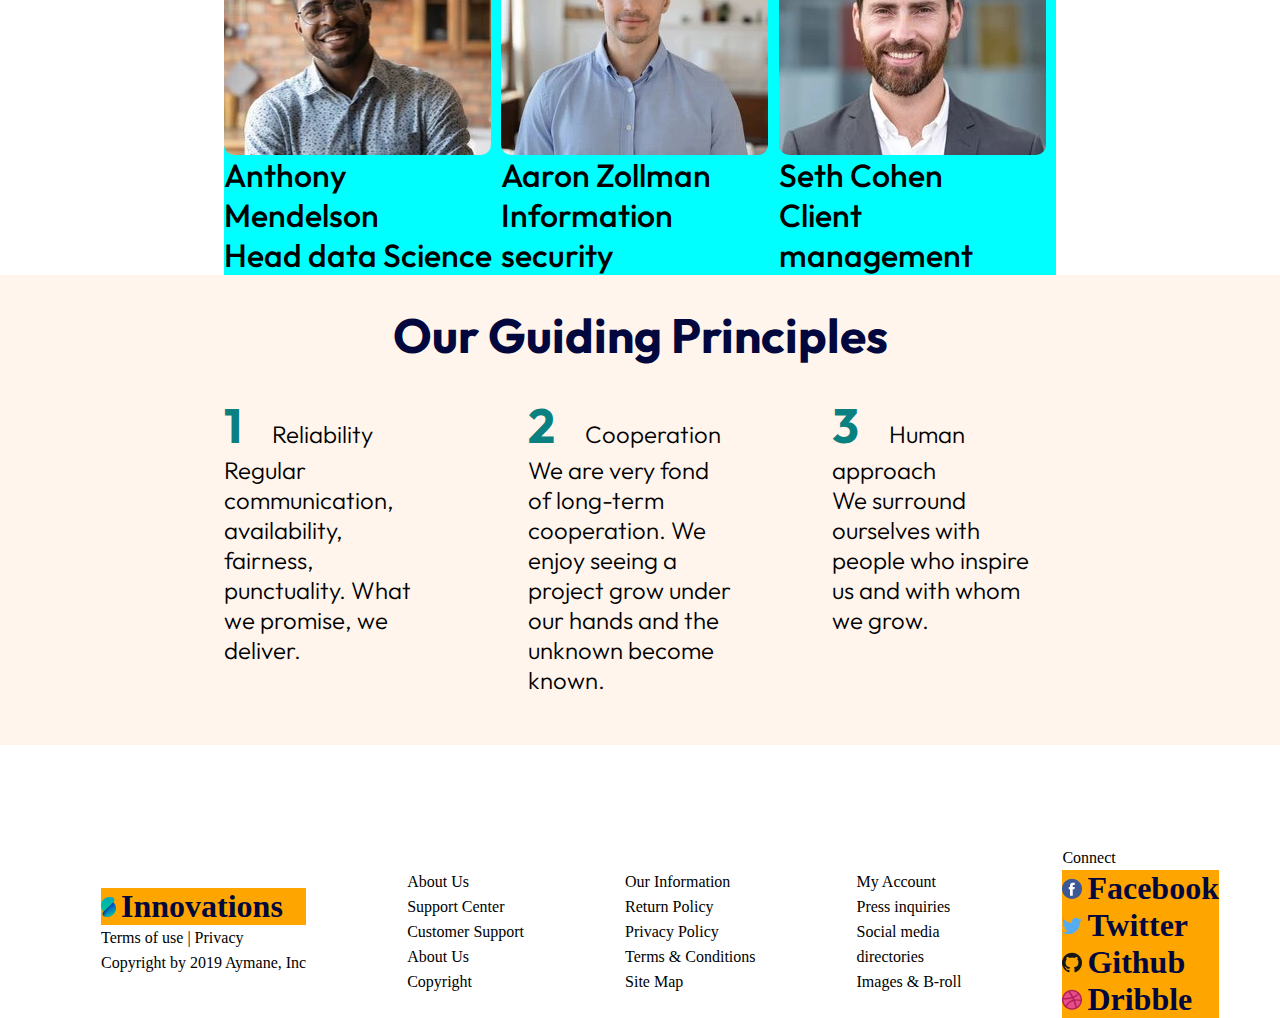
==== commit 9402f3d6: "responsivite" ====
--- a/about.html
+++ b/about.html
@@ -6,6 +6,7 @@
     <meta name="viewport" content="width=device-width, initial-scale=1.0">
     <title>About us</title>
     <link rel="stylesheet" href="css/about-style.css">
+    <link rel="stylesheet" href="css/style.css">
     <!-- Google Fonts -->
     <link rel="preconnect" href="https://fonts.googleapis.com">
     <link rel="preconnect" href="https://fonts.gstatic.com" crossorigin>
@@ -32,7 +33,7 @@
   
   <main>
     
-     <div class="firstblock">
+     <div class="first-block">
       <span>OUR WORK</span>
       <h1 class="advertise-main-title">We know exactly what it takes to build a startup</h1>
       <p>Since 2013, we've been at the beginning of tens of successful projects that are used by millions of people around the globe every single day. Startups are our passion, we love to work with them and we have more than enough experience to share.</p>
@@ -40,9 +41,9 @@
    
  
      <div class="aqua-background">
-      <div class="secondblock">
-        <div class="imagebox">
-          <img src="images/founder.webp" alt="founder"style="width:270px;height:395px;">
+      <div class="second-block">
+        <div class="image-box">
+          <img src="images/founder.webp" alt="founder"style="width:270px;height:395px;" > <!--style="width:270px;height:395px;" -->
         </div>
         <div class="text-box">
           <h2>A word from the founder</h2>
@@ -54,31 +55,29 @@
        
        <h2 id="ourteam">Our team</h2>
       
-     <div class="thirdblock">
-       <div class="firstcard">
+     <div class="third-block">
+       <div class="card a">
           <img src="images/team1.webp" alt="team"style="width:267px;height:240px;">
           <p>Mark Gullickson <br>Product Design</p>
        </div>
-       <div class="secondcard">
+       <div class="card b">
         <img src="images/team2.webp" alt="team"alt="team"style="width:267px;height:240px;">
-        <p>Chris Chorey<br>CTO</p>
+        <p>Chris Chorey<br>Chief technology officer</p>
        </div>
-       <div class="thirdcard">
-         <img src="images/team3.webp" alt="team"alt="team"style="width:267px;height:240px;">
-         <p>Hugh Cooney<br>CBO</p>
+       <div class="card c">
+         <img src="images/team3.webp" alt="team"alt="team"style="width:300px;height:240px;">
+         <p>Hugh Cooney<br> Chief business officer </p>
          </div>
-     </div>
-     
-     <div class="fourthblock">  
-       <div class="fourth card">
+  
+       <div class="card d">
        <img src="images/team4.webp" alt="team"alt="team"style="width:267px;height:240px;">
        <p>Anthony Mendelson<br>Head data Science</p>
        </div>
-       <div class="fifth card">
+       <div class="card">
        <img src="images/team5.webp" alt="team"alt="team"style="width:267px;height:240px;">
        <p>Aaron Zollman<br>Information security</p>
        </div>
-       <div class="sixth card">
+       <div class="card">
        <img src="images/team6.webp" alt="team"alt="team"style="width:267px;height:240px;">
        <p>Seth Cohen<br>Client management</p>
        </div>
@@ -107,7 +106,7 @@
   <footer>
     <div class="nav-footer">
      <ul class="footer1">
-       <li class="logo-text" class="list-margin"><img src="images/logo.png"  alt="logo">Innovations</li>
+       <li class="logo-text" class="list-margin"><img src="images/logo.png"  alt="logo"style=style="width:15px;height:20px;">Innovations</li>
        <li>Terms of use | Privacy</li>
        <li>Copyright by 2019 Aymane, Inc</li>
      </ul>
--- a/css/about-style.css
+++ b/css/about-style.css
@@ -1,6 +1,11 @@
-
+.image-box{
+    width:35%;
+}
+.text-box{
+   width: 65%;;
+}
 .advertise-main-title,
-.secondblock h2,
+.second-block h2,
 #ourteam,
 #ourprinciples{
     color: #02073E;
@@ -10,7 +15,7 @@
     font-weight: 700;
     line-height: normal;
 }
-.firstblock span{
+.first-block span{
     color:#0A8080;
     font-family: Outfit;
     font-size: 24px;
@@ -18,8 +23,8 @@
     font-weight: 500;
     line-height: normal;
 }
-.firstblock p,
-.secondblock p{
+.first-block p,
+.second-block p{
     color: #000;
     font-family: Outfit;
     font-size: 32px;
@@ -29,31 +34,28 @@
    
     
 }
-.firstblock{
+.first-block{
 
     padding-top: 100px; 
 }
-.firstblock,
-.secondblock,
-.thirdblock,
-.fourthblock,
+.first-block,
+.second-block,
+.third-block,
 #ourteam,
 .principles,
 #ourprinciples
 {
-   
     width: 65%;
     margin:auto;
-    /* margin-right: 250px;
-    margin-left: 250px; */
+    
 } 
+.second-block{
+    background-color: beige;
+}
 
-
-
-
-.firstblock span,
-.firstblock h1,
-.firstblock p
+.first-block span,
+.first-block h1,
+.first-block p
 {
     display: flex;
     justify-content: center;
@@ -65,42 +67,37 @@
 .yellow-background{
     background-color: #FFF5ED;
 }
-.secondblock{
+.second-block{
     display: flex;
+    align-items: flex-end;
+    gap:10px;
     
-    align-items: flex-end;
-    gap:10px;   
+       
 }
 
-/*.secondblock img{
-    height:80%;
-    position: relative;
-    left: 10px;
-    top: 30px;
-    
-}*/
-.secondblock img,
-.thirdblock img,
+.second-block img,
+.third-block img,
 .fourthblock img{
     border-radius: 10px;
 }
+/*-------------------------------------------------------------------------------------------------------------------------------------------*/
 #ourteam{
     padding-top: 30px;
     padding-bottom: 30px;
 }
-.thirdblock{
+.third-block{
     display:flex;
-    justify-content: space-between;
-  
+    flex-flow: row wrap;  
 }
-.fourthblock{
-    display: flex;
-    justify-content: space-between;
+
+.card{
+    flex-basis: 33.33%;
+    background-color: aqua;
     
 }
 
-.thirdblock p,
-.fourthblock p{
+.third-block p
+/*.fourthblock p*/{
     color: #000;
     font-family: Outfit;
     font-size: 32px;
@@ -108,23 +105,27 @@
     font-weight: 500;
     line-height: normal;
 }
+
+/*-------------------------------------------------------------------------------------------------------------------------------------------*/
 .principles{
     display: flex;
-    justify-content: space-between;
+ /*   justify-content: space-between; */
     padding-bottom: 50px;
-    
+    flex-wrap: wrap; 
+    gap: 6rem;
 }
+
 .first-principle{
-   
-    width:20%;
+    flex-basis: 25%;
+  /*  width:20%; */
 }
 .second-principle{
-   
-    width:20%;
+    flex-basis: 25%;
+ /*   width:20%; */
 }
 .third-principle{
-    
-    width:20%;
+    flex-basis: 25%;
+  /*  width:20%; */
 }
 .first-principle p,
 .second-principle p,
@@ -147,95 +148,39 @@
     margin-right: 30px;
 }
 #ourprinciples{
-   /* margin-right: 700px;
-    margin-left: 700px; */
+   
     padding-top: 30px;
     padding-bottom:30px;
     text-align: center;
 }
 
+@media  (max-width:1000px) {
+    .second-block{
+       flex-wrap: wrap;
+        /*flex-direction: column; */
+       /*align-content: flex-start;  */
+       
+    }
+    .second-block .image-box{
+        margin: 0 auto;
+    }
+   
+    .second-block .text-box{
+        text-align: center;
+        background-color:pink;
+        margin: 0 auto;
+        display: block;
+        width: 100%;
+    }
+    .first-block{
+        text-align: center;
 
-
-
-/* navigation bar -------------------------------------------------------------------- */
-nav{
-    display:flex;
-    justify-content: space-around;
-    align-items: center;
-}
-li{
-    list-style: none;
-}
-.logo,
-.nav-list,
-#login,
-#getstarted{
-    font-family: Outfit;
-    font-size: 18px;
-    font-style:normal;
-    line-height: normal;
-}
-.logo{
-    display:flex;
-    align-items: center; 
-    gap:15px;
-    color: black;
-    font-weight: 300;
-
-}
-.nav-list{
-    display:flex;
-    list-style: none;
-    gap:20px;
-    color: #0F2137;
-    font-weight: 300;
-    
-    
-}
-
-.login{
-    display:flex;
-   
-    gap:10px;
-}
-a{
-    text-decoration: none;
-}
-#login{
-    color:#0F2137;
-    font-weight:500;
-}
-#getstarted{
-    color:#0A8080;
-    font-weight:500;
-}
-/*footer-----------------------------------------------------------------------------------------------*/
-.nav-footer{
-    display: flex;
-    justify-content: space-evenly;
-    align-items: center;
-    margin-top: 100px;
-}
-
-.footer1,
-.footer2,
-.footer3,
-.footer4,
-.footer5{
-    line-height: 25px;
-    align-items: center;
-}
-.logo-text{
-    display: flex;
-    align-items: center;
-    gap:5px; 
-   
-}
-.list-margin{
-    margin-bottom: 15px;
-}
+    }
+    }
+ 
 
 
 
 
 
+
--- a/css/style.css
+++ b/css/style.css
@@ -0,0 +1,169 @@
+/* reset ------------------------------------------------------------------------------*/
+*{
+    box-sizing: border-box;
+    margin: 0;
+}
+img{
+    display: block;
+    max-width: 100%; 
+}
+body {
+    line-height: 1.5;
+   min-height: 100vh;
+  }
+input, button, textarea, select {
+    font: inherit;
+  }
+  p, h1, h2, h3, h4, h5, h6 {
+    overflow-wrap: break-word;
+  }
+  ul,
+  ol{
+    list-style: none;
+  }
+
+/* navigation bar -------------------------------------------------------------------- */
+nav{
+    display:flex;
+    justify-content: space-around;
+    align-items: center;
+}
+li{
+    list-style: none;
+}
+.logo,
+.nav-list,
+#login,
+#getstarted{
+    font-family: Outfit;
+    font-size: 18px;
+    font-style:normal;
+    line-height: normal;
+}
+.logo{
+    display:flex;
+    align-items: center; 
+    gap:10px;
+    color: black;
+    font-weight: 300;
+
+}
+.nav-list{
+    display:flex;
+    list-style: none;
+    gap:20px;
+    color: #0F2137;
+    font-weight: 300;   
+}
+.login{
+    display:flex;
+    gap:10px;
+}
+a{
+    text-decoration: none;
+}
+#login{
+    color:#0F2137;
+    font-weight:500;
+}
+#getstarted{
+    color:#0A8080;
+    font-weight:500;
+}
+/*footer-----------------------------------------------------------------------------------------------*/
+.nav-footer{
+    display: flex;
+    flex-wrap: wrap;
+    justify-content: space-evenly;
+    align-items: center;
+    margin-top: 100px;
+}
+
+.footer1,
+.footer2,
+.footer3,
+.footer4,
+.footer5{
+    line-height: 25px;
+    align-items: center;
+}
+.logo-text{
+    display: flex;
+    align-items: center;
+    gap:5px; 
+   
+}
+.list-margin{
+    margin-bottom: 15px;
+}
+/*--------------------------------------------------------------------*/
+@media screen and (max-width:845px) {
+        .nav-list{
+          gap:10px;
+      }
+  }
+  @media screen and (max-width:655px) {
+    .screen-nav{
+        display: none;
+    } 
+}
+
+
+
+/*mobile nav------------------------------------------------------*/
+.mobile-logo{
+    display:flex;
+    justify-content:flex-start;
+    background-color: bisque;
+    align-items: center;
+    gap: 3rem;
+    
+    width:100%;
+    height:100%;
+    padding-left: 2rem;
+    
+}
+.mobile-logo h2{
+    
+    padding-left: 0;
+}
+.mobile-logo img{
+    background-color: red;
+}
+.mobile-nav{
+    background-color: pink;
+    height: 4rem;
+    overflow: hidden;
+   
+}
+.logo-text{
+    background-color: orange;
+    color: #02073E;
+
+    font-family: Cuprum;
+    font-size: 32px;
+    font-style: normal;
+    font-weight: 700;
+    line-height: normal;
+}
+.links{
+    display: none;
+}
+.links a{
+    font-family: Outfit;
+    font-size: 18px;
+    padding: 14px 16px;
+    font-style:normal;
+    line-height: normal;
+    display: block;
+}
+.mobile-nav a.icon{
+        color: black;
+        position: absolute;
+        right: 0;
+        top: 0;
+}
+.mobile-nav a:hover {
+    background-color: #ddd;
+    color: black;
+  }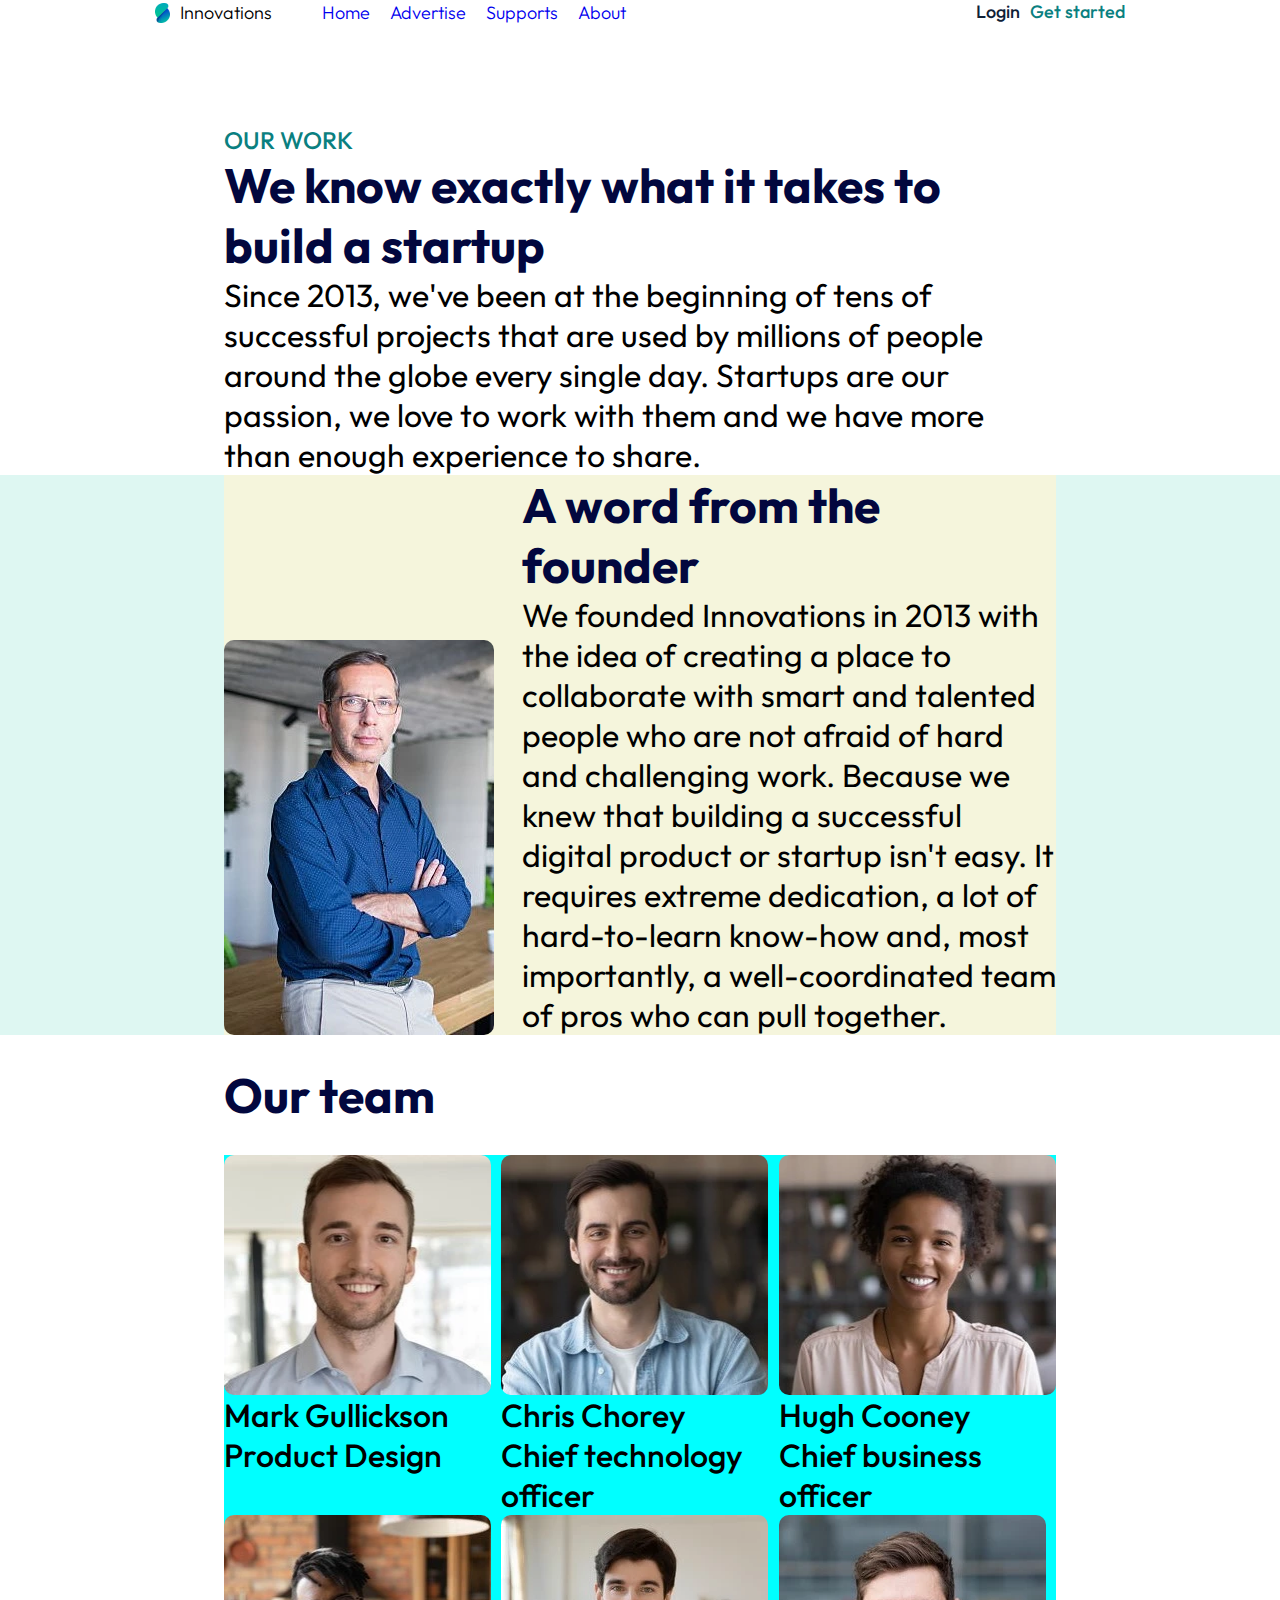
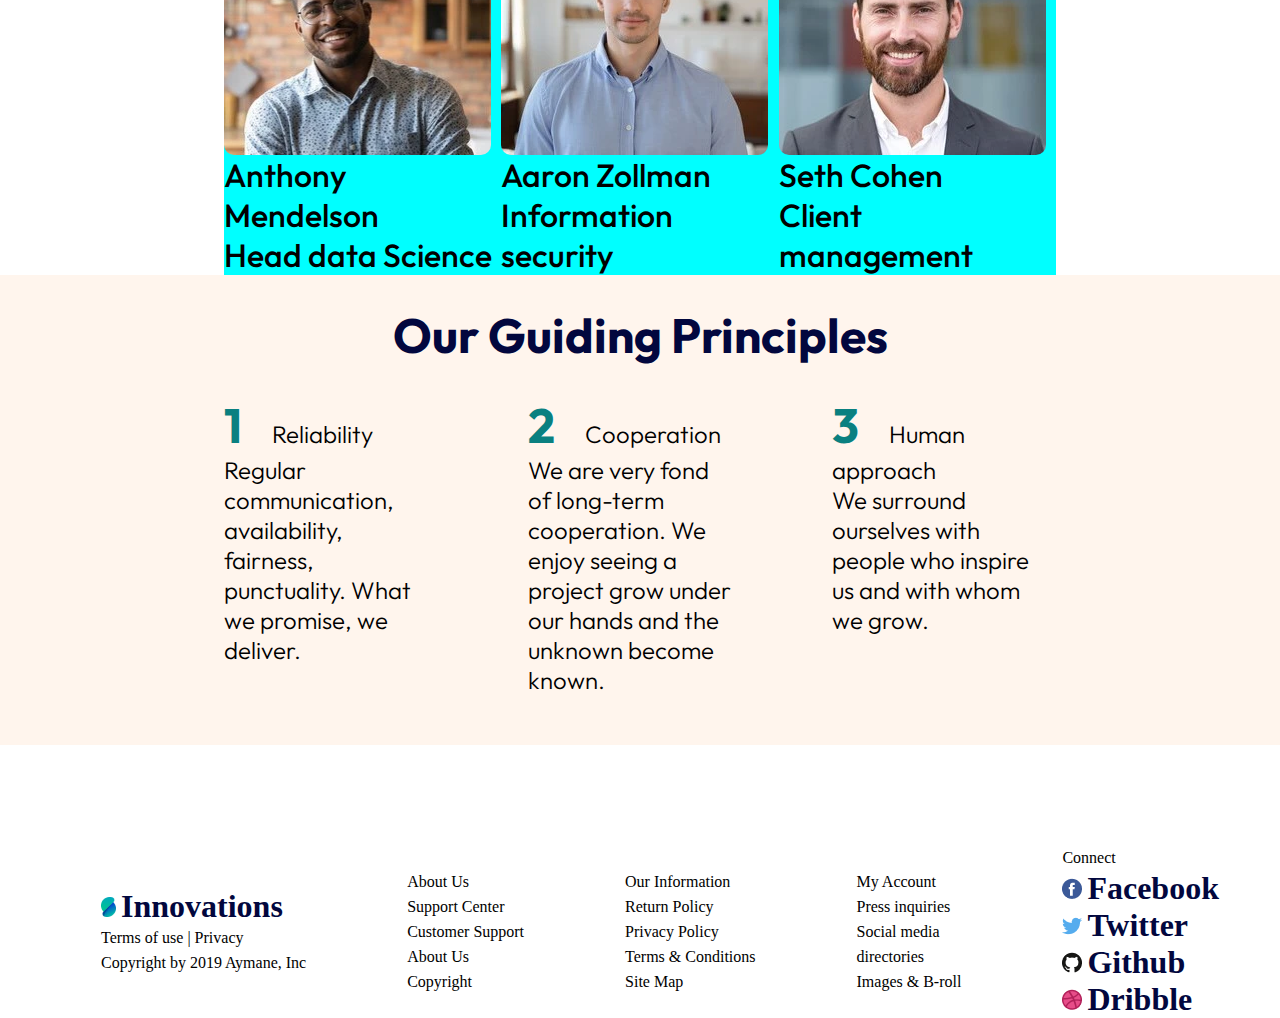
==== commit 7c1327c6: "finished burger menu" ====
--- a/about.html
+++ b/about.html
@@ -14,7 +14,33 @@
 </head>
 <body>
   <header>
+    
+    <!--Mobile nav------------------------------------------------------------------------>
+  <div class="mobile-nav">
     <nav>
+        
+        <ul class="links">
+          <li><a href="index.html">Home</a></li>
+          <li><a href="advertise.html">Advertise</a></li>
+          <li><a href="supports.html">Supports</a></li>
+          <li><a href="about.html">About</a></li>
+        </ul>
+        <div class="mobile-logo">
+            <img src="images/logo-mobile.png" alt="logo" class="logo"style="width:35px;height:34px;">
+            <div class="logo-text">Innovations</div>
+          
+    </nav>
+        <button type="button"class="nav-toggler">
+            <span class="line l1"></span>
+            <span class="line l2"></span>
+            <span class="line l3"></span>
+        </button>
+       
+    </div>
+
+</div>
+  <!------------------------------------------------------------------------------------->
+    <nav class="screen-nav">
       <div class="logo"><img src="images/logo.png" alt="logo" class="logo"style="width:15px;height:20px;">Innovations
         <ul class="nav-list">
           <li><a href="index.html">Home</a></li>
@@ -140,6 +166,7 @@
      </ul>
     </div> 
    </footer>
-  
+    <!--Js-->
+    <script src="js/script.js"></script>
 </body>
 </html>--- a/css/style.css
+++ b/css/style.css
@@ -96,74 +96,110 @@
 .list-margin{
     margin-bottom: 15px;
 }
-/*--------------------------------------------------------------------*/
-@media screen and (max-width:845px) {
-        .nav-list{
-          gap:10px;
-      }
-  }
-  @media screen and (max-width:655px) {
-    .screen-nav{
-        display: none;
-    } 
-}
-
-
 
 /*mobile nav------------------------------------------------------*/
 .mobile-logo{
     display:flex;
     justify-content:flex-start;
-    background-color: bisque;
+    background-color: #59d7bc33;
     align-items: center;
     gap: 3rem;
-    
     width:100%;
-    height:100%;
-    padding-left: 2rem;
-    
+    height: 50px;;
+    padding-left: 2rem;    
 }
 .mobile-logo h2{
-    
-    padding-left: 0;
+   padding-left: 0;
 }
 .mobile-logo img{
-    background-color: red;
-}
-.mobile-nav{
-    background-color: pink;
-    height: 4rem;
-    overflow: hidden;
-   
-}
+    background-color: re
+}
+
 .logo-text{
-    background-color: orange;
     color: #02073E;
-
     font-family: Cuprum;
     font-size: 32px;
     font-style: normal;
     font-weight: 700;
     line-height: normal;
 }
+.nav-toggler{
+    position: fixed;
+    display: flex;
+    justify-content: center;
+    align-items: center;
+    z-index:10;
+    top: 15px;
+    right:30px;
+    height: 20px;
+    width: 25px;
+    border: none;
+    background: transparent;
+
+
+}
+.line{
+    position: absolute;
+    display: block;
+    width: 100%;
+    height: 2px;
+    background-color: black;
+    transition: transform 0.3s ease-out;
+    opacity: 0.1 ease-out;
+}
+.l1{
+    transform: translateY(-10px);
+}
+.l2{
+    transform: translateY(+10px);
+}
+.nav-toggler.active .l1{
+    transform: translateY(0px) rotate(135deg);
+}
+.nav-toggler.active .l2{
+    opacity: 0;
+}
+.nav-toggler.active .l3{
+    transform: translateY(0px) rotate(-135deg);
+}
+
 .links{
+   position: fixed;
+   top:241px;
+   left: 75%;
+   width:25%;
+   height: 30vh;
+   display: none;
+   justify-content: space-around;
+   gap: 1vh;
+   align-items: center;
+   flex-direction: column;
+   background-color: #59d7bc20;
+   text-align: center;
+   
+   transform: translateY(-100%);
+   transition: transform 0.3s;
+}
+.links.active{
+    display: flex;
+}
+/*--------------------------------------------------------------------*/
+@media screen and (max-width:845px) {
+    .nav-list{
+      gap:10px;
+  }
+}
+@media screen and (max-width:655px) {
+.screen-nav{
     display: none;
-}
-.links a{
-    font-family: Outfit;
-    font-size: 18px;
-    padding: 14px 16px;
-    font-style:normal;
-    line-height: normal;
-    display: block;
-}
-.mobile-nav a.icon{
-        color: black;
-        position: absolute;
-        right: 0;
-        top: 0;
-}
-.mobile-nav a:hover {
-    background-color: #ddd;
-    color: black;
-  }+} 
+}
+@media screen and (min-width:655px) {
+    .mobile-nav{
+        display: none;
+    } 
+
+}
+
+
+
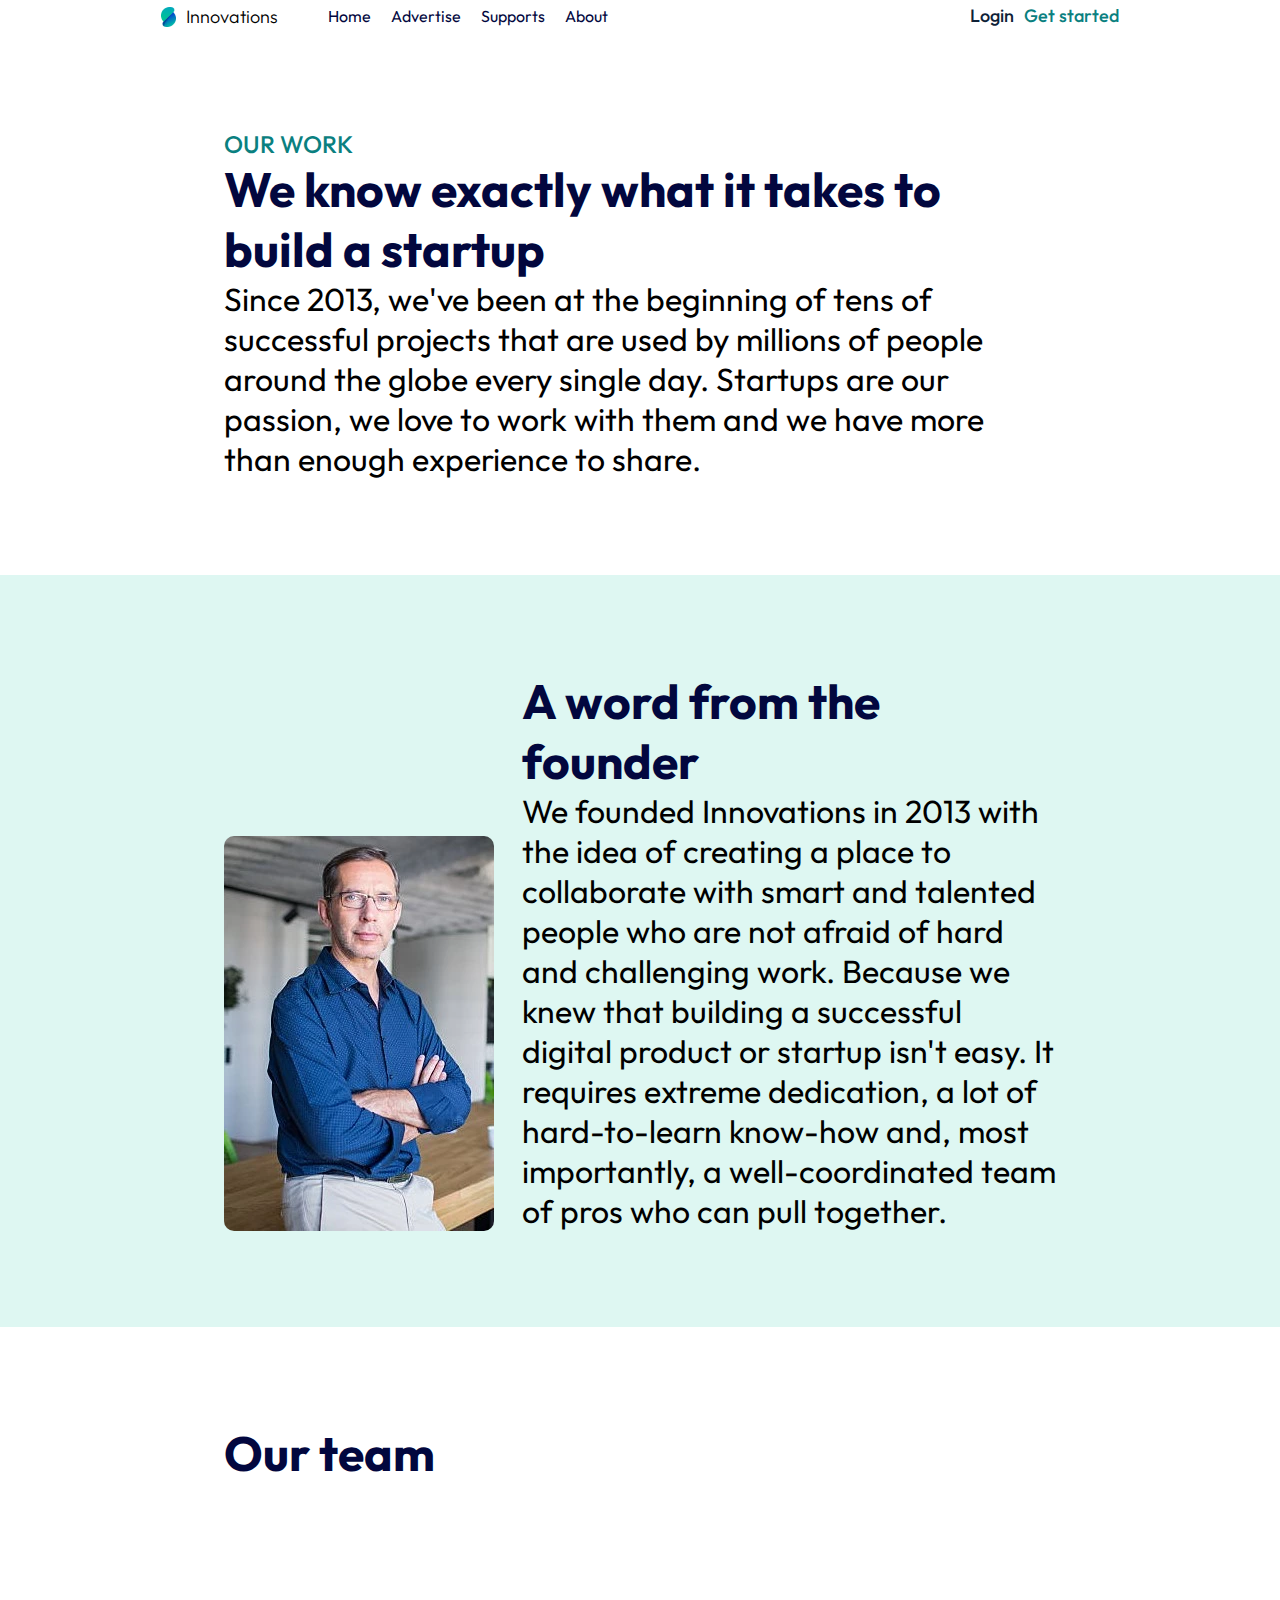
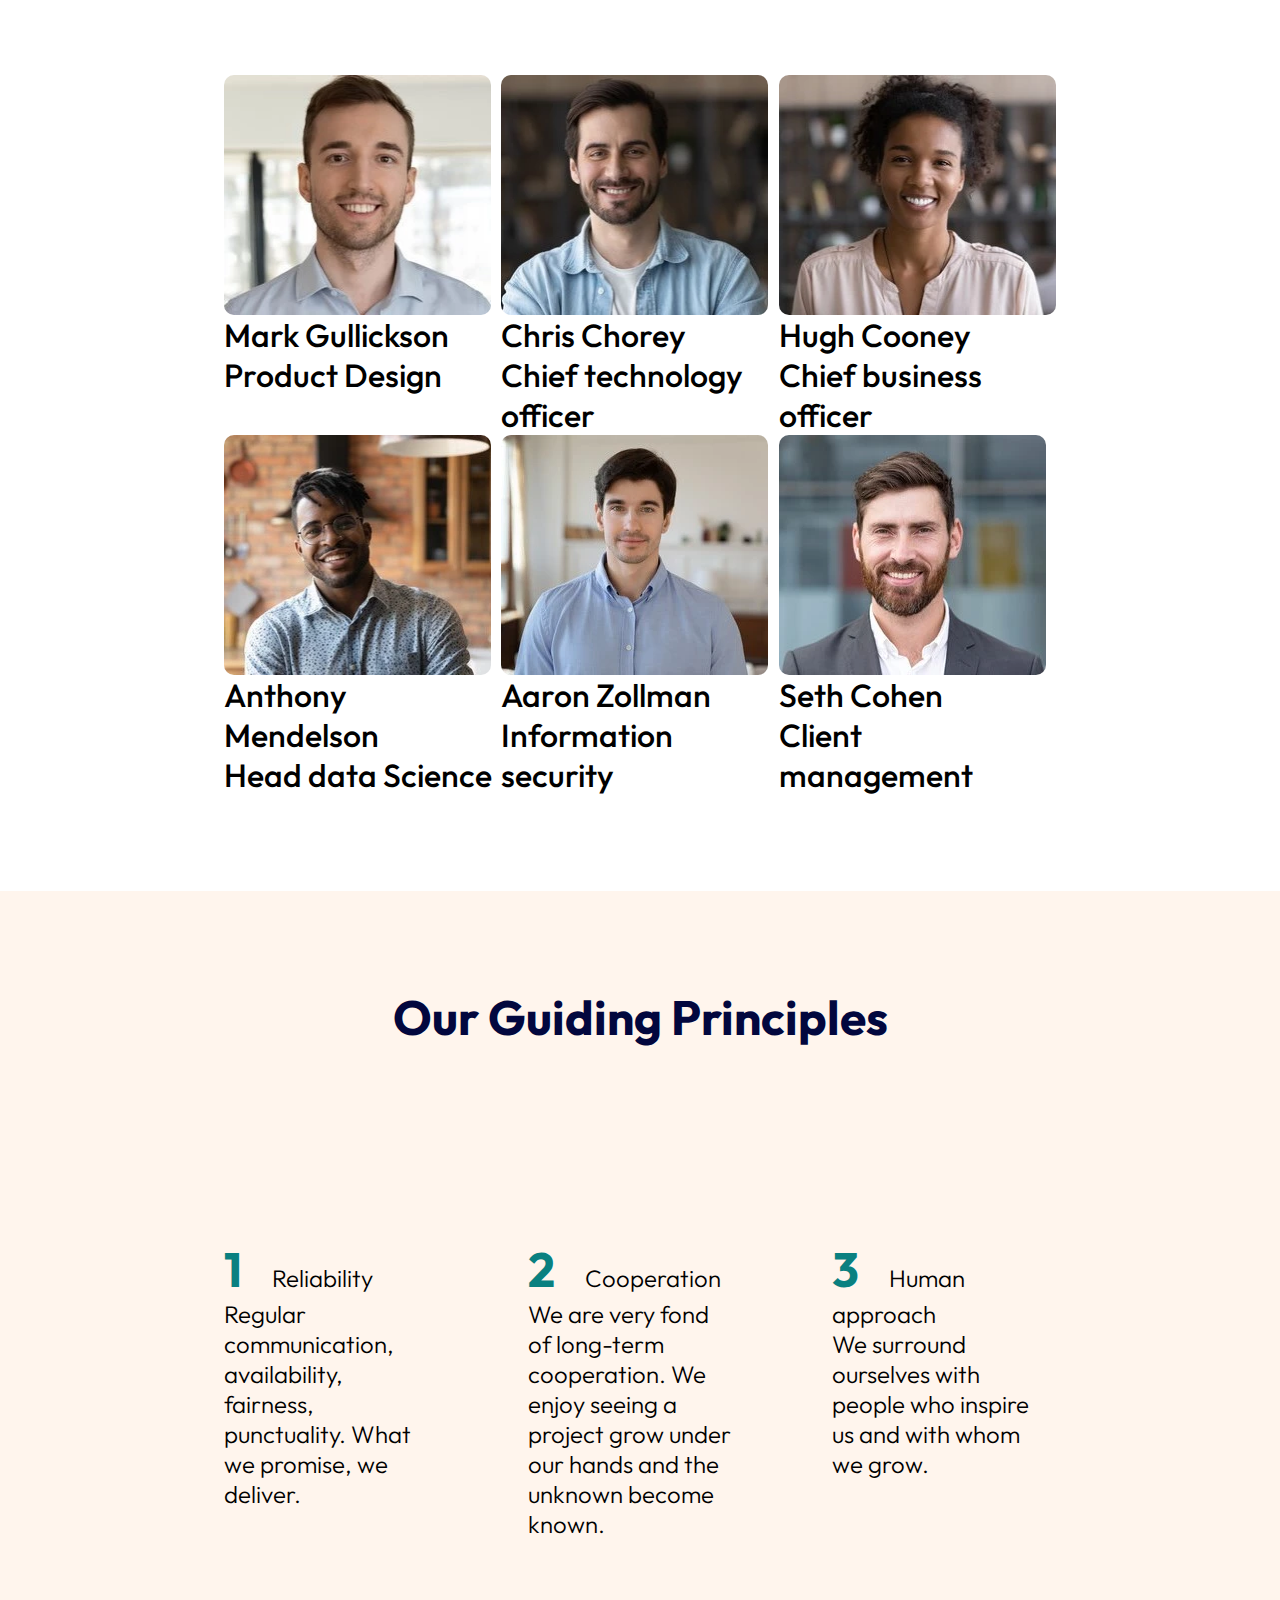
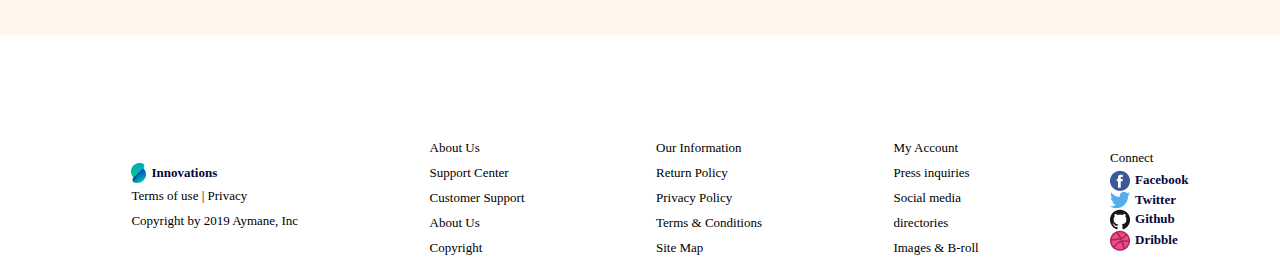
==== commit c14d19b9: "changed support page +accordion faq" ====
--- a/about.html
+++ b/about.html
@@ -16,29 +16,29 @@
   <header>
     
     <!--Mobile nav------------------------------------------------------------------------>
-  <div class="mobile-nav">
-    <nav>
-        
-        <ul class="links">
-          <li><a href="index.html">Home</a></li>
-          <li><a href="advertise.html">Advertise</a></li>
-          <li><a href="supports.html">Supports</a></li>
-          <li><a href="about.html">About</a></li>
-        </ul>
-        <div class="mobile-logo">
-            <img src="images/logo-mobile.png" alt="logo" class="logo"style="width:35px;height:34px;">
-            <div class="logo-text">Innovations</div>
+    <div class="mobile-nav">
+      <nav>
           
-    </nav>
-        <button type="button"class="nav-toggler">
-            <span class="line l1"></span>
-            <span class="line l2"></span>
-            <span class="line l3"></span>
-        </button>
-       
-    </div>
-
-</div>
+          <ul class="links">
+            <li><a href="index.html">Home</a></li>
+            <li><a href="advertise.html">Advertise</a></li>
+            <li><a href="faq.html">Supports</a></li>
+            <li><a href="about.html">About</a></li>
+          </ul>
+          <div class="mobile-logo">
+              <img src="images/logo-mobile.png" alt="logo" class="logo"style="width:35px;height:34px;">
+              <div class="logo-text">Innovations</div>
+            
+      </nav>
+          <button type="button"class="nav-toggler">
+              <span class="line l1"></span>
+              <span class="line l2"></span>
+              <span class="line l3"></span>
+          </button>
+         
+      </div>
+  
+  </div>
   <!------------------------------------------------------------------------------------->
     <nav class="screen-nav">
       <div class="logo"><img src="images/logo.png" alt="logo" class="logo"style="width:15px;height:20px;">Innovations
@@ -166,6 +166,28 @@
      </ul>
     </div> 
    </footer>
+<!------------------------------------------------------------------------------------------>
+   <footer>
+    <div class="mobile-footer">
+      <hr>
+      <div class="footer-logos">
+        <ul>
+          <li><img src="images/footer-logo1.png" alt="logo"style="width: 40px;height:40px;"></li>
+          <li><img src="images/footer-logo2.jpg" alt="logo"style="width: 40px;height:40px;"></li>
+          <li><img src="images/footer-logo3.jpg" alt="logo"style="width: 40px;height:40px;"></li>
+          <li><img src="images/footer-logo4.png" alt="logo"style="width: 40px;height:40px;"></li>
+        </ul>
+        </div>
+        <div class="footer-text">
+          <p>Terms of use | Privacy</p>
+          <p class="grey">Copyright by 2019 Aymane, Inc</p>
+        </div>
+        
+      </div>
+
+    </div>
+
+  </footer>
     <!--Js-->
     <script src="js/script.js"></script>
 </body>
--- a/css/about-style.css
+++ b/css/about-style.css
@@ -34,10 +34,7 @@
    
     
 }
-.first-block{
 
-    padding-top: 100px; 
-}
 .first-block,
 .second-block,
 .third-block,
@@ -47,11 +44,11 @@
 {
     width: 65%;
     margin:auto;
+    padding:6rem 0;
+
     
 } 
-.second-block{
-    background-color: beige;
-}
+
 
 .first-block span,
 .first-block h1,
@@ -81,10 +78,7 @@
     border-radius: 10px;
 }
 /*-------------------------------------------------------------------------------------------------------------------------------------------*/
-#ourteam{
-    padding-top: 30px;
-    padding-bottom: 30px;
-}
+
 .third-block{
     display:flex;
     flex-flow: row wrap;  
@@ -92,7 +86,7 @@
 
 .card{
     flex-basis: 33.33%;
-    background-color: aqua;
+ 
     
 }
 
@@ -110,7 +104,7 @@
 .principles{
     display: flex;
  /*   justify-content: space-between; */
-    padding-bottom: 50px;
+   
     flex-wrap: wrap; 
     gap: 6rem;
 }
@@ -149,8 +143,7 @@
 }
 #ourprinciples{
    
-    padding-top: 30px;
-    padding-bottom:30px;
+    
     text-align: center;
 }
 
@@ -167,7 +160,6 @@
    
     .second-block .text-box{
         text-align: center;
-        background-color:pink;
         margin: 0 auto;
         display: block;
         width: 100%;
--- a/css/style.css
+++ b/css/style.css
@@ -55,6 +55,14 @@
     color: #0F2137;
     font-weight: 300;   
 }
+.nav-list li a{
+    color: #02073E;
+font-family: outfit;
+font-size: 16px;
+font-style: normal;
+font-weight: 400;
+line-height: 33px;
+}
 .login{
     display:flex;
     gap:10px;
@@ -77,6 +85,9 @@
     justify-content: space-evenly;
     align-items: center;
     margin-top: 100px;
+}
+.nav-footer li{
+    font-size: small;
 }
 
 .footer1,
@@ -183,6 +194,44 @@
 .links.active{
     display: flex;
 }
+/*mobile Footer---------------------------------------------------------------------*/
+.mobile-footer{
+    display: flex;
+    flex-direction: column;
+    height: 10vh;
+    justify-content: space-around;
+    background-color: #F0F0F0;
+
+}
+.footer-logos ul{
+    display: flex;
+    justify-content: center;
+    gap: 3rem;
+
+   
+}
+.footer-text{
+    text-align: center;
+   
+    
+}
+.footer-text p{
+color: #0F2137;
+font-family: DM Sans;
+font-size: 14px;
+font-style: normal;
+font-weight: 400;
+line-height: normal;
+}
+.footer-text .grey{
+color: grey;
+font-family: DM Sans;
+font-size: 14px;
+font-style: normal;
+font-weight: 400;
+line-height: normal;
+}
+
 /*--------------------------------------------------------------------*/
 @media screen and (max-width:845px) {
     .nav-list{
@@ -193,13 +242,19 @@
 .screen-nav{
     display: none;
 } 
-}
+.nav-footer{
+    display: none;
+} 
+
+} 
+
 @media screen and (min-width:655px) {
     .mobile-nav{
         display: none;
     } 
-
-}
-
-
-
+    .mobile-footer{
+        display: none;
+    }
+
+
+}
